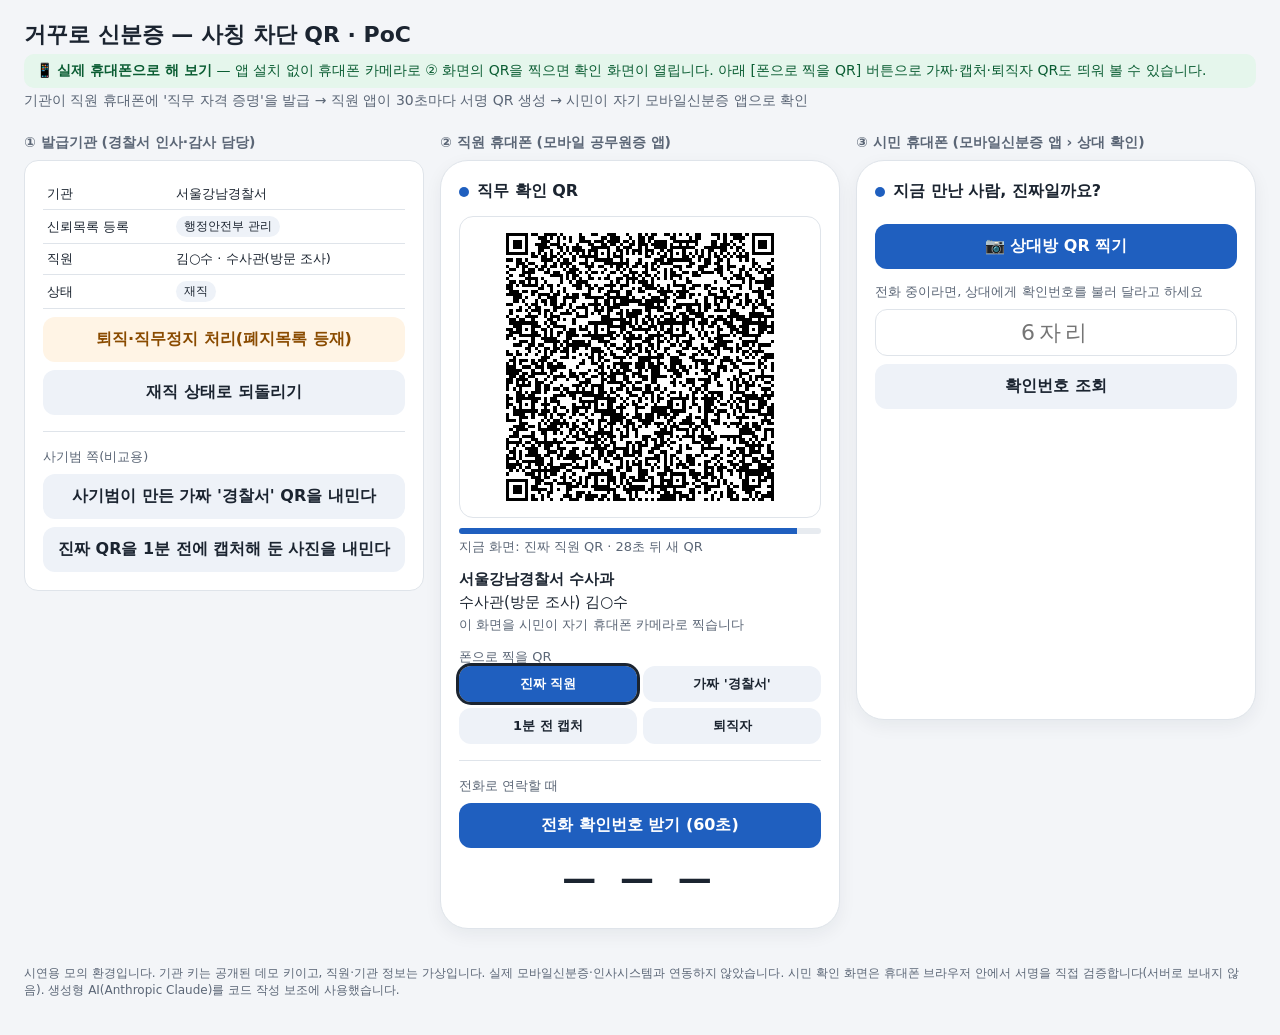
==== index.html @ 927315b7 "feat: 거꾸로 신분증 사칭 차단 QR PoC 공개 데모 휴대폰 카메라로 QR을 찍으면 check.html 이 브라우저 안에서 서명·시각·폐지·재사용을 검증한다." ====
<!doctype html>
<html lang="ko">
<head>
<meta charset="utf-8">
<meta name="viewport" content="width=device-width, initial-scale=1">
<title>거꾸로 신분증 PoC</title>
<script src="vendor/qrcode.js"></script>
<style>
  :root { --bg:#f3f5f8; --card:#fff; --ink:#1b2430; --sub:#5b6676; --line:#dfe4ea; --blue:#1f5fbf; --ok:#0f8a4b; --okbg:#e5f6ec; --bad:#c62828; --badbg:#fdeaea; }
  * { box-sizing:border-box; }
  body { margin:0; background:var(--bg); color:var(--ink); font-family:"Apple SD Gothic Neo","Noto Sans KR",system-ui,sans-serif; }
  header { padding:20px 24px 8px; }
  header h1 { margin:0; font-size:22px; }
  header p { margin:4px 0 0; color:var(--sub); font-size:14px; }
  main { display:grid; grid-template-columns: 1fr 1fr 1fr; gap:16px; padding:16px 24px 24px; }
  @media (max-width:900px) { main { grid-template-columns:1fr; } }
  .col h2 { font-size:14px; color:var(--sub); margin:0 0 8px; font-weight:600; }
  .phone { background:var(--card); border:1px solid var(--line); border-radius:28px; padding:20px 18px; min-height:560px; box-shadow:0 6px 18px rgba(20,30,50,.06); }
  .panel { background:var(--card); border:1px solid var(--line); border-radius:14px; padding:18px; }
  .app-bar { display:flex; align-items:center; gap:8px; font-weight:700; margin-bottom:14px; }
  .app-bar .dot { width:10px; height:10px; border-radius:50%; background:var(--blue); }
  button { font:inherit; border:0; border-radius:12px; padding:12px 14px; background:var(--blue); color:#fff; font-weight:600; cursor:pointer; width:100%; margin-top:8px; }
  button.ghost { background:#eef2f8; color:var(--ink); }
  button.warn { background:#fff4e5; color:#8a4b00; }
  .qr { display:flex; justify-content:center; padding:10px; background:#fff; border:1px solid var(--line); border-radius:14px; }
  .qr img { width:280px; height:280px; max-width:100%; image-rendering:pixelated; }
  .bar { height:6px; background:#e7ebf0; border-radius:3px; overflow:hidden; margin:10px 0 4px; }
  .bar i { display:block; height:100%; background:var(--blue); transition:width 1s linear; }
  .meta { font-size:13px; color:var(--sub); }
  .who { margin:12px 0; font-size:15px; line-height:1.5; }
  .code { font-size:34px; letter-spacing:6px; font-weight:800; text-align:center; margin:10px 0; }
  .result { border-radius:16px; padding:18px; margin-top:12px; display:none; }
  .result.ok { display:block; background:var(--okbg); color:var(--ok); }
  .result.bad { display:block; background:var(--badbg); color:var(--bad); }
  .result .big { font-size:24px; font-weight:800; }
  .result .msg { font-size:16px; margin-top:6px; color:var(--ink); }
  .result dl { margin:10px 0 0; display:grid; grid-template-columns:auto 1fr; gap:4px 10px; font-size:15px; color:var(--ink); }
  .result dt { color:var(--sub); }
  .result .act { margin-top:10px; font-size:14px; color:var(--ink); }
  input { font:inherit; font-size:22px; letter-spacing:4px; text-align:center; width:100%; padding:10px; border:1px solid var(--line); border-radius:12px; margin-top:8px; }
  table { width:100%; border-collapse:collapse; font-size:13px; }
  td { padding:6px 4px; border-bottom:1px solid var(--line); }
  .tag { display:inline-block; padding:2px 8px; border-radius:999px; font-size:12px; background:#eef2f8; }
  .tag.off { background:var(--badbg); color:var(--bad); }
  .phone-tip { background:#e5f6ec; color:#0b5d33 !important; padding:8px 12px; border-radius:10px; }
  .modes { display:grid; grid-template-columns:1fr 1fr; gap:6px; }
  .modes button { margin-top:0; font-size:13px; padding:9px 8px; }
  .modes button.on { outline:3px solid #1b2430; }
  .demo-note { font-size:12px; color:#5b6676; padding:0 24px 24px; }
  hr { border:0; border-top:1px solid var(--line); margin:16px 0; }
</style>
</head>
<body>
<header>
  <h1>거꾸로 신분증 — 사칭 차단 QR · PoC</h1>
  <p class="phone-tip">📱 <b>실제 휴대폰으로 해 보기</b> — 앱 설치 없이 휴대폰 카메라로 ② 화면의 QR을 찍으면 확인 화면이 열립니다. 아래 [폰으로 찍을 QR] 버튼으로 가짜·캡처·퇴직자 QR도 띄워 볼 수 있습니다.</p>
  <p>기관이 직원 휴대폰에 '직무 자격 증명'을 발급 → 직원 앱이 30초마다 서명 QR 생성 → 시민이 자기 모바일신분증 앱으로 확인</p>
</header>
<main>
  <section class="col">
    <h2>① 발급기관 (경찰서 인사·감사 담당)</h2>
    <div class="panel">
      <table>
        <tr><td>기관</td><td id="iss-name"></td></tr>
        <tr><td>신뢰목록 등록</td><td><span class="tag">행정안전부 관리</span></td></tr>
        <tr><td>직원</td><td id="emp-name"></td></tr>
        <tr><td>상태</td><td><span class="tag" id="emp-state">재직</span></td></tr>
      </table>
      <button class="warn" id="btn-revoke">퇴직·직무정지 처리(폐지목록 등재)</button>
      <button class="ghost" id="btn-restore">재직 상태로 되돌리기</button>
      <hr>
      <div class="meta">사기범 쪽(비교용)</div>
      <button class="ghost" id="btn-fake">사기범이 만든 가짜 '경찰서' QR을 내민다</button>
      <button class="ghost" id="btn-capture">진짜 QR을 1분 전에 캡처해 둔 사진을 내민다</button>
    </div>
  </section>

  <section class="col">
    <h2>② 직원 휴대폰 (모바일 공무원증 앱)</h2>
    <div class="phone">
      <div class="app-bar"><span class="dot"></span>직무 확인 QR</div>
      <div class="qr"><img id="qr" alt="직무 확인 QR"></div>
      <div class="bar"><i id="ttl"></i></div>
      <div class="meta" id="ttl-text"></div>
      <div class="who" id="emp-card"></div>
      <div class="meta">폰으로 찍을 QR</div>
      <div class="modes">
        <button id="m-real" class="on">진짜 직원</button>
        <button class="ghost" id="m-fake">가짜 '경찰서'</button>
        <button class="ghost" id="m-capture">1분 전 캡처</button>
        <button class="ghost" id="m-revoked">퇴직자</button>
      </div>
      <hr>
      <div class="meta">전화로 연락할 때</div>
      <button id="btn-code">전화 확인번호 받기 (60초)</button>
      <div class="code" id="call-code">— — —</div>
    </div>
  </section>

  <section class="col">
    <h2>③ 시민 휴대폰 (모바일신분증 앱 › 상대 확인)</h2>
    <div class="phone">
      <div class="app-bar"><span class="dot"></span>지금 만난 사람, 진짜일까요?</div>
      <button id="btn-scan">📷 상대방 QR 찍기</button>
      <div class="meta" style="margin-top:14px">전화 중이라면, 상대에게 확인번호를 불러 달라고 하세요</div>
      <input id="code-in" inputmode="numeric" maxlength="6" placeholder="6자리">
      <button class="ghost" id="btn-lookup">확인번호 조회</button>
      <div class="result" id="result">
        <div class="big" id="r-big"></div>
        <div class="msg" id="r-msg"></div>
        <dl id="r-info"></dl>
        <div class="act" id="r-act"></div>
      </div>
      <button class="ghost" id="btn-say" style="display:none">🔊 소리로 듣기</button>
    </div>
  </section>
</main>
<p class="demo-note">시연용 모의 환경입니다. 기관 키는 공개된 데모 키이고, 직원·기관 정보는 가상입니다. 실제 모바일신분증·인사시스템과 연동하지 않았습니다. 시민 확인 화면은 휴대폰 브라우저 안에서 서명을 직접 검증합니다(서버로 보내지 않음). 생성형 AI(Anthropic Claude)를 코드 작성 보조에 사용했습니다.</p>

<script type="module">
import * as P from './protocol.mjs';

const $ = (id) => document.getElementById(id);
const ALG = { name: 'ECDSA', namedCurve: 'P-256' };
// 데모 발급기관 키(공개 데모 키). 시민 확인 화면(check.html)은 trust.json 의 공개키로만 검증한다.
const trustList = await (await fetch('trust.json')).json();
const jwk = await (await fetch('demo-issuer-key.json')).json();
const ISS_ID = 'KR-POLICE-SEOUL-GN';
const issuer = {
  id: ISS_ID, name: trustList[ISS_ID].name,
  keys: { privateKey: await crypto.subtle.importKey('jwk', jwk, ALG, false, ['sign']) },
  pubRaw: P.unb64u(trustList[ISS_ID].pub),
};
const fakeIssuer = await P.createIssuer(ISS_ID, '서울강남경찰서');
const emp = { id: 'E2026-0412', org: '서울강남경찰서 수사과', role: '수사관(방문 조사)', maskedName: '김○수', officeTel: '02-000-0000' };
const oldEmp = { id: 'E2025-0099', org: '서울강남경찰서 수사과', role: '수사관(퇴직)', maskedName: '이○호', officeTel: '02-000-0000' };
const phone = await P.createDevice();
const cred = await P.issueCredential(issuer, phone, emp);
const fakePhone = await P.createDevice();
const fakeCred = await P.issueCredential(fakeIssuer, fakePhone, emp);
const oldPhone = await P.createDevice();
const oldCred = await P.issueCredential(issuer, oldPhone, oldEmp);
const revoked = new Set();
const seen = new Set();
const server = P.createCallCodeServer();
const CHECK_URL = new URL('check.html', location.href).href;

$('iss-name').textContent = issuer.name;
$('emp-name').textContent = `${emp.maskedName} · ${emp.role}`;
$('emp-card').innerHTML = `<b>${emp.org}</b><br>${emp.role} ${emp.maskedName}<br><span class="meta">이 화면을 시민이 자기 휴대폰 카메라로 찍습니다</span>`;

let mode = 'real';
let current = '';
let issuedAt = 0;
function drawQR(token) {
  const qr = qrcode(0, 'L');
  qr.addData(`${CHECK_URL}#${token}`, 'Byte');
  qr.make();
  $('qr').src = qr.createDataURL(4, 8);
}
async function refresh() {
  issuedAt = P.nowSec();
  if (mode === 'real') current = await P.present(cred, phone, { now: issuedAt });
  if (mode === 'fake') current = await P.present(fakeCred, fakePhone, { now: issuedAt });
  if (mode === 'capture') current = await P.present(cred, phone, { now: issuedAt - 60 });
  if (mode === 'revoked') current = await P.present(oldCred, oldPhone, { now: issuedAt });
  drawQR(current);
}
const MODE_TEXT = {
  real: '진짜 직원 QR',
  fake: "사기범이 만든 가짜 '경찰서' QR",
  capture: '1분 전에 캡처해 둔 진짜 QR',
  revoked: '퇴직자(폐지목록 등재)의 QR',
};
function tick() {
  const left = Math.max(0, P.QR_TTL_SEC - (P.nowSec() - issuedAt));
  $('ttl').style.width = `${(left / P.QR_TTL_SEC) * 100}%`;
  $('ttl-text').textContent = `지금 화면: ${MODE_TEXT[mode]} · ${left}초 뒤 새 QR`;
  if (left === 0) refresh();
}
for (const m of Object.keys(MODE_TEXT)) {
  $(`m-${m}`).onclick = async () => {
    mode = m;
    for (const k of Object.keys(MODE_TEXT)) $(`m-${k}`).className = k === m ? 'on' : 'ghost';
    await refresh();
    tick();
  };
}
await refresh();
tick();
setInterval(tick, 1000);

function show(r) {
  const box = $('result');
  box.className = `result ${r.ok ? 'ok' : 'bad'}`;
  $('r-big').textContent = r.ok ? '✅ 진짜 직원입니다' : '⛔ 확인되지 않았습니다';
  $('r-msg').textContent = r.message;
  $('r-info').innerHTML = r.ok
    ? `<dt>기관</dt><dd>${r.info.org}</dd><dt>직무</dt><dd>${r.info.role}</dd><dt>성명</dt><dd>${r.info.name}</dd>`
    : '';
  $('r-act').innerHTML = r.ok
    ? `더 확인하려면 기관 대표번호 <b>${r.info.officeTel}</b>로 직접 전화하세요. (상대가 알려 준 번호 말고)`
    : '돈·카드·앱 설치 요구에 응하지 마세요. <b>112</b>에 바로 신고할 수 있습니다.';
  $('btn-say').style.display = 'block';
  $('btn-say').onclick = () => speechSynthesis.speak(new SpeechSynthesisUtterance(`${$('r-big').textContent}. ${r.message}`));
}
const revokedNow = () => new Set([...revoked, `${ISS_ID}:${oldEmp.id}`]);

$('btn-scan').onclick = async () => show(await P.verify(current, { trustList, revoked: revokedNow(), seen }));
$('btn-fake').onclick = async () => show(await P.verify(await P.present(fakeCred, fakePhone), { trustList, revoked: revokedNow(), seen }));
$('btn-capture').onclick = async () => show(await P.verify(await P.present(cred, phone, { now: P.nowSec() - 60 }), { trustList, revoked: revokedNow(), seen }));
$('btn-revoke').onclick = async () => { revoked.add(`${issuer.id}:${emp.id}`); $('emp-state').textContent = '폐지'; $('emp-state').className = 'tag off'; };
$('btn-restore').onclick = () => { revoked.clear(); $('emp-state').textContent = '재직'; $('emp-state').className = 'tag'; };
$('btn-code').onclick = async () => {
  const r = await P.verify(await P.present(cred, phone), { trustList, revoked: revokedNow() });
  $('call-code').textContent = r.ok ? await server.issue(r.info) : '발급 불가';
};
$('btn-lookup').onclick = () => show(server.lookup($('code-in').value.trim(), 'this-citizen'));

// 자동 시험용
window.__demo = { url: () => `${CHECK_URL}#${current}`, mode: (m) => $(`m-${m}`).click() };
</script>
</body>
</html>
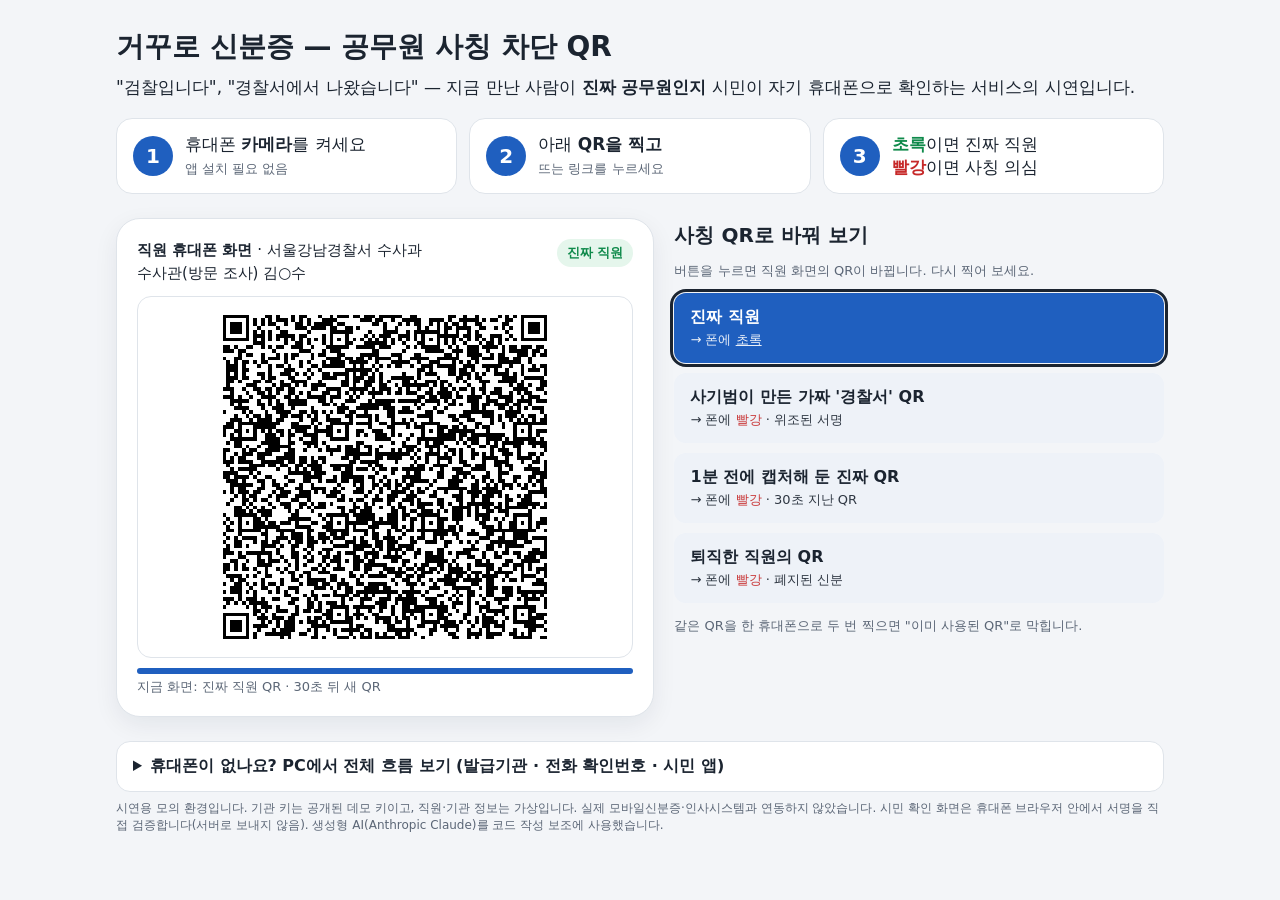
==== commit 4603e0f8: "feat: 처음 보는 사람도 바로 따라 하도록 데모 화면을 3단계 안내 중심으로 개편" ====
--- a/index.html
+++ b/index.html
@@ -9,12 +9,6 @@
   :root { --bg:#f3f5f8; --card:#fff; --ink:#1b2430; --sub:#5b6676; --line:#dfe4ea; --blue:#1f5fbf; --ok:#0f8a4b; --okbg:#e5f6ec; --bad:#c62828; --badbg:#fdeaea; }
   * { box-sizing:border-box; }
   body { margin:0; background:var(--bg); color:var(--ink); font-family:"Apple SD Gothic Neo","Noto Sans KR",system-ui,sans-serif; }
-  header { padding:20px 24px 8px; }
-  header h1 { margin:0; font-size:22px; }
-  header p { margin:4px 0 0; color:var(--sub); font-size:14px; }
-  main { display:grid; grid-template-columns: 1fr 1fr 1fr; gap:16px; padding:16px 24px 24px; }
-  @media (max-width:900px) { main { grid-template-columns:1fr; } }
-  .col h2 { font-size:14px; color:var(--sub); margin:0 0 8px; font-weight:600; }
   .phone { background:var(--card); border:1px solid var(--line); border-radius:28px; padding:20px 18px; min-height:560px; box-shadow:0 6px 18px rgba(20,30,50,.06); }
   .panel { background:var(--card); border:1px solid var(--line); border-radius:14px; padding:18px; }
   .app-bar { display:flex; align-items:center; gap:8px; font-weight:700; margin-bottom:14px; }
@@ -42,79 +36,120 @@
   td { padding:6px 4px; border-bottom:1px solid var(--line); }
   .tag { display:inline-block; padding:2px 8px; border-radius:999px; font-size:12px; background:#eef2f8; }
   .tag.off { background:var(--badbg); color:var(--bad); }
+  .hero { max-width:1080px; margin:0 auto; padding:28px max(16px, env(safe-area-inset-left,0px)) 8px; }
+  .hero h1 { margin:0; font-size:28px; }
+  .lead { margin:8px 0 18px; font-size:17px; color:var(--ink); line-height:1.55; }
+  .steps { list-style:none; margin:0; padding:0; display:grid; grid-template-columns:repeat(3,1fr); gap:12px; }
+  .steps li { display:flex; gap:12px; align-items:center; background:#fff; border:1px solid var(--line); border-radius:16px; padding:14px 16px; font-size:17px; line-height:1.35; }
+  .steps li > b { flex:none; width:40px; height:40px; border-radius:50%; background:var(--blue); color:#fff; display:grid; place-items:center; font-size:20px; }
+  .steps small { color:var(--sub); font-size:13px; }
+  .g { color:var(--ok); } .r { color:var(--bad); }
+  .stage { max-width:1080px; margin:0 auto; padding:16px max(16px, env(safe-area-inset-left,0px)); display:grid; grid-template-columns:minmax(0,1.1fr) minmax(0,1fr); gap:20px; align-items:start; }
+  .qrcard { background:#fff; border:1px solid var(--line); border-radius:24px; padding:20px; box-shadow:0 8px 24px rgba(20,30,50,.07); }
+  .who-top { display:flex; justify-content:space-between; align-items:flex-start; gap:10px; margin-bottom:12px; }
+  .org { font-size:15px; line-height:1.5; }
+  .badge { flex:none; font-size:13px; font-weight:700; padding:5px 10px; border-radius:999px; background:var(--okbg); color:var(--ok); }
+  .badge.bad { background:var(--badbg); color:var(--bad); }
+  .qrcard .qr img { width:340px; height:340px; }
+  .try h2 { margin:4px 0 4px; font-size:20px; }
+  .modes { display:grid; gap:10px; margin-top:12px; }
+  .modes button { margin:0; text-align:left; padding:14px 16px; display:flex; flex-direction:column; gap:3px; font-size:16px; }
+  .modes button small { font-size:13px; font-weight:500; opacity:.9; }
+  .modes button.on { outline:3px solid #1b2430; outline-offset:1px; }
+  .modes button.on .g, .modes button.on .r { color:#fff; text-decoration:underline; }
+  .tip { margin-top:14px; }
+  .more { max-width:1080px; margin:8px auto 0; padding:0 max(16px, env(safe-area-inset-left,0px)); }
+  .more summary { cursor:pointer; font-weight:700; padding:14px 16px; background:#fff; border:1px solid var(--line); border-radius:14px; }
+  .cols { display:grid; grid-template-columns:repeat(3,minmax(0,1fr)); gap:16px; padding:16px 0; }
+  .col h3 { font-size:14px; color:var(--sub); margin:0 0 8px; }
+  .phone { min-height:0 !important; }
+  .demo-note { max-width:1080px; margin:0 auto; font-size:12px; color:#5b6676; padding:8px max(16px, env(safe-area-inset-left,0px)) 28px; }
+  @media (max-width:820px) { .steps, .stage, .cols { grid-template-columns:1fr; } .qrcard .qr img { width:min(300px,100%); height:auto; } }
   .phone-tip { background:#e5f6ec; color:#0b5d33 !important; padding:8px 12px; border-radius:10px; }
-  .modes { display:grid; grid-template-columns:1fr 1fr; gap:6px; }
-  .modes button { margin-top:0; font-size:13px; padding:9px 8px; }
-  .modes button.on { outline:3px solid #1b2430; }
-  .demo-note { font-size:12px; color:#5b6676; padding:0 24px 24px; }
   hr { border:0; border-top:1px solid var(--line); margin:16px 0; }
 </style>
 </head>
 <body>
-<header>
-  <h1>거꾸로 신분증 — 사칭 차단 QR · PoC</h1>
-  <p class="phone-tip">📱 <b>실제 휴대폰으로 해 보기</b> — 앱 설치 없이 휴대폰 카메라로 ② 화면의 QR을 찍으면 확인 화면이 열립니다. 아래 [폰으로 찍을 QR] 버튼으로 가짜·캡처·퇴직자 QR도 띄워 볼 수 있습니다.</p>
-  <p>기관이 직원 휴대폰에 '직무 자격 증명'을 발급 → 직원 앱이 30초마다 서명 QR 생성 → 시민이 자기 모바일신분증 앱으로 확인</p>
+<header class="hero">
+  <h1>거꾸로 신분증 — 공무원 사칭 차단 QR</h1>
+  <p class="lead">"검찰입니다", "경찰서에서 나왔습니다" — 지금 만난 사람이 <b>진짜 공무원인지</b> 시민이 자기 휴대폰으로 확인하는 서비스의 시연입니다.</p>
+  <ol class="steps">
+    <li><b>1</b><span>휴대폰 <b>카메라</b>를 켜세요<br><small>앱 설치 필요 없음</small></span></li>
+    <li><b>2</b><span>아래 <b>QR을 찍고</b><br><small>뜨는 링크를 누르세요</small></span></li>
+    <li><b>3</b><span><b class="g">초록</b>이면 진짜 직원<br><b class="r">빨강</b>이면 사칭 의심</span></li>
+  </ol>
 </header>
-<main>
-  <section class="col">
-    <h2>① 발급기관 (경찰서 인사·감사 담당)</h2>
-    <div class="panel">
-      <table>
-        <tr><td>기관</td><td id="iss-name"></td></tr>
-        <tr><td>신뢰목록 등록</td><td><span class="tag">행정안전부 관리</span></td></tr>
-        <tr><td>직원</td><td id="emp-name"></td></tr>
-        <tr><td>상태</td><td><span class="tag" id="emp-state">재직</span></td></tr>
-      </table>
-      <button class="warn" id="btn-revoke">퇴직·직무정지 처리(폐지목록 등재)</button>
-      <button class="ghost" id="btn-restore">재직 상태로 되돌리기</button>
-      <hr>
-      <div class="meta">사기범 쪽(비교용)</div>
-      <button class="ghost" id="btn-fake">사기범이 만든 가짜 '경찰서' QR을 내민다</button>
-      <button class="ghost" id="btn-capture">진짜 QR을 1분 전에 캡처해 둔 사진을 내민다</button>
+
+<main class="stage">
+  <section class="qrcard">
+    <div class="who-top">
+      <div class="org" id="emp-card"></div>
+      <span class="badge" id="mode-badge">진짜 직원</span>
     </div>
+    <div class="qr"><img id="qr" alt="직무 확인 QR — 휴대폰 카메라로 찍으세요"></div>
+    <div class="bar"><i id="ttl"></i></div>
+    <div class="meta" id="ttl-text"></div>
   </section>
 
-  <section class="col">
-    <h2>② 직원 휴대폰 (모바일 공무원증 앱)</h2>
-    <div class="phone">
-      <div class="app-bar"><span class="dot"></span>직무 확인 QR</div>
-      <div class="qr"><img id="qr" alt="직무 확인 QR"></div>
-      <div class="bar"><i id="ttl"></i></div>
-      <div class="meta" id="ttl-text"></div>
-      <div class="who" id="emp-card"></div>
-      <div class="meta">폰으로 찍을 QR</div>
-      <div class="modes">
-        <button id="m-real" class="on">진짜 직원</button>
-        <button class="ghost" id="m-fake">가짜 '경찰서'</button>
-        <button class="ghost" id="m-capture">1분 전 캡처</button>
-        <button class="ghost" id="m-revoked">퇴직자</button>
-      </div>
-      <hr>
-      <div class="meta">전화로 연락할 때</div>
-      <button id="btn-code">전화 확인번호 받기 (60초)</button>
-      <div class="code" id="call-code">— — —</div>
+  <section class="try">
+    <h2>사칭 QR로 바꿔 보기</h2>
+    <p class="meta">버튼을 누르면 직원 화면의 QR이 바뀝니다. 다시 찍어 보세요.</p>
+    <div class="modes">
+      <button id="m-real" class="on"><b>진짜 직원</b><small>→ 폰에 <span class="g">초록</span></small></button>
+      <button class="ghost" id="m-fake"><b>사기범이 만든 가짜 '경찰서' QR</b><small>→ 폰에 <span class="r">빨강</span> · 위조된 서명</small></button>
+      <button class="ghost" id="m-capture"><b>1분 전에 캡처해 둔 진짜 QR</b><small>→ 폰에 <span class="r">빨강</span> · 30초 지난 QR</small></button>
+      <button class="ghost" id="m-revoked"><b>퇴직한 직원의 QR</b><small>→ 폰에 <span class="r">빨강</span> · 폐지된 신분</small></button>
     </div>
-  </section>
-
-  <section class="col">
-    <h2>③ 시민 휴대폰 (모바일신분증 앱 › 상대 확인)</h2>
-    <div class="phone">
-      <div class="app-bar"><span class="dot"></span>지금 만난 사람, 진짜일까요?</div>
-      <button id="btn-scan">📷 상대방 QR 찍기</button>
-      <div class="meta" style="margin-top:14px">전화 중이라면, 상대에게 확인번호를 불러 달라고 하세요</div>
-      <input id="code-in" inputmode="numeric" maxlength="6" placeholder="6자리">
-      <button class="ghost" id="btn-lookup">확인번호 조회</button>
-      <div class="result" id="result">
-        <div class="big" id="r-big"></div>
-        <div class="msg" id="r-msg"></div>
-        <dl id="r-info"></dl>
-        <div class="act" id="r-act"></div>
-      </div>
-      <button class="ghost" id="btn-say" style="display:none">🔊 소리로 듣기</button>
-    </div>
+    <p class="meta tip">같은 QR을 한 휴대폰으로 두 번 찍으면 "이미 사용된 QR"로 막힙니다.</p>
   </section>
 </main>
+
+<details class="more">
+  <summary>휴대폰이 없나요? PC에서 전체 흐름 보기 (발급기관 · 전화 확인번호 · 시민 앱)</summary>
+  <div class="cols">
+    <section class="col">
+      <h3>① 발급기관 (경찰서 인사·감사 담당)</h3>
+      <div class="panel">
+        <table>
+          <tr><td>기관</td><td id="iss-name"></td></tr>
+          <tr><td>신뢰목록 등록</td><td><span class="tag">행정안전부 관리</span></td></tr>
+          <tr><td>직원</td><td id="emp-name"></td></tr>
+          <tr><td>상태</td><td><span class="tag" id="emp-state">재직</span></td></tr>
+        </table>
+        <button class="warn" id="btn-revoke">퇴직·직무정지 처리(폐지목록 등재)</button>
+        <button class="ghost" id="btn-restore">재직 상태로 되돌리기</button>
+        <hr>
+        <div class="meta">사기범 쪽(비교용)</div>
+        <button class="ghost" id="btn-fake">가짜 '경찰서' QR을 내민다</button>
+        <button class="ghost" id="btn-capture">1분 전에 캡처해 둔 QR을 내민다</button>
+      </div>
+    </section>
+    <section class="col">
+      <h3>② 직원 휴대폰 — 전화로 연락할 때</h3>
+      <div class="phone">
+        <div class="meta">직원이 통화 중 시민에게 1회용 번호를 불러 줍니다</div>
+        <button id="btn-code">전화 확인번호 받기 (60초)</button>
+        <div class="code" id="call-code">— — —</div>
+      </div>
+    </section>
+    <section class="col">
+      <h3>③ 시민 휴대폰 (모바일신분증 앱 › 상대 확인)</h3>
+      <div class="phone">
+        <button id="btn-scan">📷 위 QR 찍기(PC에서 흉내)</button>
+        <div class="meta" style="margin-top:14px">전화 중이라면, 상대에게 확인번호를 불러 달라고 하세요</div>
+        <input id="code-in" inputmode="numeric" maxlength="6" placeholder="6자리">
+        <button class="ghost" id="btn-lookup">확인번호 조회</button>
+        <div class="result" id="result">
+          <div class="big" id="r-big"></div>
+          <div class="msg" id="r-msg"></div>
+          <dl id="r-info"></dl>
+          <div class="act" id="r-act"></div>
+        </div>
+        <button class="ghost" id="btn-say" style="display:none">🔊 소리로 듣기</button>
+      </div>
+    </section>
+  </div>
+</details>
 <p class="demo-note">시연용 모의 환경입니다. 기관 키는 공개된 데모 키이고, 직원·기관 정보는 가상입니다. 실제 모바일신분증·인사시스템과 연동하지 않았습니다. 시민 확인 화면은 휴대폰 브라우저 안에서 서명을 직접 검증합니다(서버로 보내지 않음). 생성형 AI(Anthropic Claude)를 코드 작성 보조에 사용했습니다.</p>
 
 <script type="module">
@@ -147,7 +182,7 @@
 
 $('iss-name').textContent = issuer.name;
 $('emp-name').textContent = `${emp.maskedName} · ${emp.role}`;
-$('emp-card').innerHTML = `<b>${emp.org}</b><br>${emp.role} ${emp.maskedName}<br><span class="meta">이 화면을 시민이 자기 휴대폰 카메라로 찍습니다</span>`;
+$('emp-card').innerHTML = `<b>직원 휴대폰 화면</b> · ${emp.org}<br>${emp.role} ${emp.maskedName}`;
 
 let mode = 'real';
 let current = '';
@@ -182,6 +217,8 @@
   $(`m-${m}`).onclick = async () => {
     mode = m;
     for (const k of Object.keys(MODE_TEXT)) $(`m-${k}`).className = k === m ? 'on' : 'ghost';
+    $('mode-badge').textContent = m === 'real' ? '진짜 직원' : '사칭 시연 중';
+    $('mode-badge').className = m === 'real' ? 'badge' : 'badge bad';
     await refresh();
     tick();
   };
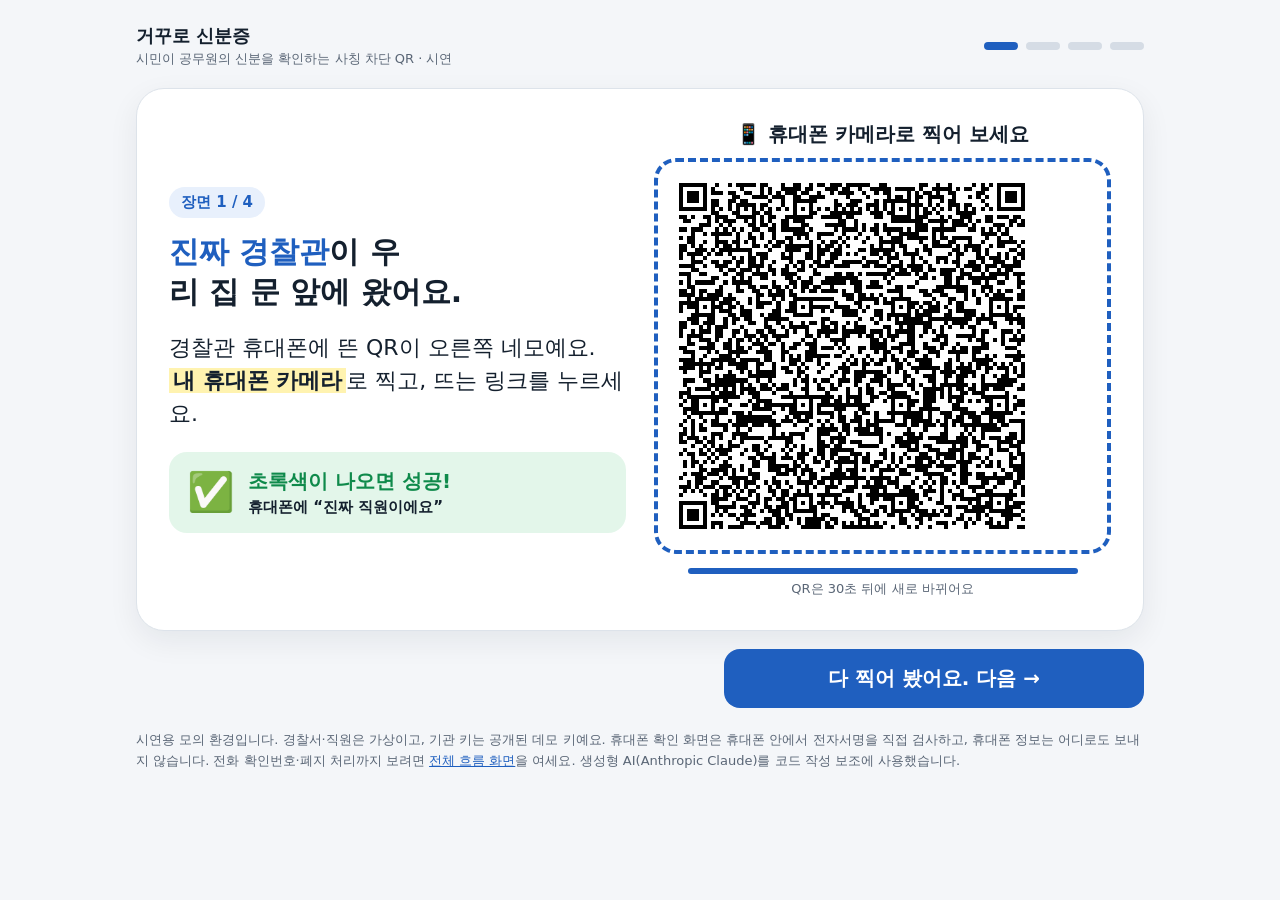
==== commit 515f6d55: "feat: 데모를 장면 4개를 차례로 찍어 보는 쉬운 안내로 바꾸고 폰 결과 화면을 크게 단순화" ====
--- a/index.html
+++ b/index.html
@@ -3,161 +3,108 @@
 <head>
 <meta charset="utf-8">
 <meta name="viewport" content="width=device-width, initial-scale=1">
-<title>거꾸로 신분증 PoC</title>
+<title>거꾸로 신분증 — 휴대폰으로 찍어 보세요</title>
 <script src="vendor/qrcode.js"></script>
 <style>
-  :root { --bg:#f3f5f8; --card:#fff; --ink:#1b2430; --sub:#5b6676; --line:#dfe4ea; --blue:#1f5fbf; --ok:#0f8a4b; --okbg:#e5f6ec; --bad:#c62828; --badbg:#fdeaea; }
+  :root { --bg:#f4f6f9; --ink:#14202e; --sub:#5a6676; --line:#dde3ea; --blue:#1f5fbf; --ok:#0f8a4b; --okbg:#e3f6ea; --bad:#d0261f; --badbg:#fdeceb; }
   * { box-sizing:border-box; }
   body { margin:0; background:var(--bg); color:var(--ink); font-family:"Apple SD Gothic Neo","Noto Sans KR",system-ui,sans-serif; }
-  .phone { background:var(--card); border:1px solid var(--line); border-radius:28px; padding:20px 18px; min-height:560px; box-shadow:0 6px 18px rgba(20,30,50,.06); }
-  .panel { background:var(--card); border:1px solid var(--line); border-radius:14px; padding:18px; }
-  .app-bar { display:flex; align-items:center; gap:8px; font-weight:700; margin-bottom:14px; }
-  .app-bar .dot { width:10px; height:10px; border-radius:50%; background:var(--blue); }
-  button { font:inherit; border:0; border-radius:12px; padding:12px 14px; background:var(--blue); color:#fff; font-weight:600; cursor:pointer; width:100%; margin-top:8px; }
-  button.ghost { background:#eef2f8; color:var(--ink); }
-  button.warn { background:#fff4e5; color:#8a4b00; }
-  .qr { display:flex; justify-content:center; padding:10px; background:#fff; border:1px solid var(--line); border-radius:14px; }
-  .qr img { width:280px; height:280px; max-width:100%; image-rendering:pixelated; }
-  .bar { height:6px; background:#e7ebf0; border-radius:3px; overflow:hidden; margin:10px 0 4px; }
-  .bar i { display:block; height:100%; background:var(--blue); transition:width 1s linear; }
-  .meta { font-size:13px; color:var(--sub); }
-  .who { margin:12px 0; font-size:15px; line-height:1.5; }
-  .code { font-size:34px; letter-spacing:6px; font-weight:800; text-align:center; margin:10px 0; }
-  .result { border-radius:16px; padding:18px; margin-top:12px; display:none; }
-  .result.ok { display:block; background:var(--okbg); color:var(--ok); }
-  .result.bad { display:block; background:var(--badbg); color:var(--bad); }
-  .result .big { font-size:24px; font-weight:800; }
-  .result .msg { font-size:16px; margin-top:6px; color:var(--ink); }
-  .result dl { margin:10px 0 0; display:grid; grid-template-columns:auto 1fr; gap:4px 10px; font-size:15px; color:var(--ink); }
-  .result dt { color:var(--sub); }
-  .result .act { margin-top:10px; font-size:14px; color:var(--ink); }
-  input { font:inherit; font-size:22px; letter-spacing:4px; text-align:center; width:100%; padding:10px; border:1px solid var(--line); border-radius:12px; margin-top:8px; }
-  table { width:100%; border-collapse:collapse; font-size:13px; }
-  td { padding:6px 4px; border-bottom:1px solid var(--line); }
-  .tag { display:inline-block; padding:2px 8px; border-radius:999px; font-size:12px; background:#eef2f8; }
-  .tag.off { background:var(--badbg); color:var(--bad); }
-  .hero { max-width:1080px; margin:0 auto; padding:28px max(16px, env(safe-area-inset-left,0px)) 8px; }
-  .hero h1 { margin:0; font-size:28px; }
-  .lead { margin:8px 0 18px; font-size:17px; color:var(--ink); line-height:1.55; }
-  .steps { list-style:none; margin:0; padding:0; display:grid; grid-template-columns:repeat(3,1fr); gap:12px; }
-  .steps li { display:flex; gap:12px; align-items:center; background:#fff; border:1px solid var(--line); border-radius:16px; padding:14px 16px; font-size:17px; line-height:1.35; }
-  .steps li > b { flex:none; width:40px; height:40px; border-radius:50%; background:var(--blue); color:#fff; display:grid; place-items:center; font-size:20px; }
-  .steps small { color:var(--sub); font-size:13px; }
-  .g { color:var(--ok); } .r { color:var(--bad); }
-  .stage { max-width:1080px; margin:0 auto; padding:16px max(16px, env(safe-area-inset-left,0px)); display:grid; grid-template-columns:minmax(0,1.1fr) minmax(0,1fr); gap:20px; align-items:start; }
-  .qrcard { background:#fff; border:1px solid var(--line); border-radius:24px; padding:20px; box-shadow:0 8px 24px rgba(20,30,50,.07); }
-  .who-top { display:flex; justify-content:space-between; align-items:flex-start; gap:10px; margin-bottom:12px; }
-  .org { font-size:15px; line-height:1.5; }
-  .badge { flex:none; font-size:13px; font-weight:700; padding:5px 10px; border-radius:999px; background:var(--okbg); color:var(--ok); }
-  .badge.bad { background:var(--badbg); color:var(--bad); }
-  .qrcard .qr img { width:340px; height:340px; }
-  .try h2 { margin:4px 0 4px; font-size:20px; }
-  .modes { display:grid; gap:10px; margin-top:12px; }
-  .modes button { margin:0; text-align:left; padding:14px 16px; display:flex; flex-direction:column; gap:3px; font-size:16px; }
-  .modes button small { font-size:13px; font-weight:500; opacity:.9; }
-  .modes button.on { outline:3px solid #1b2430; outline-offset:1px; }
-  .modes button.on .g, .modes button.on .r { color:#fff; text-decoration:underline; }
-  .tip { margin-top:14px; }
-  .more { max-width:1080px; margin:8px auto 0; padding:0 max(16px, env(safe-area-inset-left,0px)); }
-  .more summary { cursor:pointer; font-weight:700; padding:14px 16px; background:#fff; border:1px solid var(--line); border-radius:14px; }
-  .cols { display:grid; grid-template-columns:repeat(3,minmax(0,1fr)); gap:16px; padding:16px 0; }
-  .col h3 { font-size:14px; color:var(--sub); margin:0 0 8px; }
-  .phone { min-height:0 !important; }
-  .demo-note { max-width:1080px; margin:0 auto; font-size:12px; color:#5b6676; padding:8px max(16px, env(safe-area-inset-left,0px)) 28px; }
-  @media (max-width:820px) { .steps, .stage, .cols { grid-template-columns:1fr; } .qrcard .qr img { width:min(300px,100%); height:auto; } }
-  .phone-tip { background:#e5f6ec; color:#0b5d33 !important; padding:8px 12px; border-radius:10px; }
-  hr { border:0; border-top:1px solid var(--line); margin:16px 0; }
+  .wrap { max-width:1040px; margin:0 auto; padding:24px max(16px, env(safe-area-inset-right,0px)) 32px max(16px, env(safe-area-inset-left,0px)); }
+  .top { display:flex; justify-content:space-between; align-items:center; gap:12px; }
+  .brand { font-weight:800; font-size:18px; }
+  .brand small { display:block; font-weight:500; font-size:13px; color:var(--sub); margin-top:2px; }
+  .dots { display:flex; gap:8px; }
+  .dots i { width:34px; height:8px; border-radius:4px; background:#d5dce5; }
+  .dots i.on { background:var(--blue); }
+  .dots i.done { background:#8fb0e3; }
+
+  .scene { margin-top:20px; display:grid; grid-template-columns:minmax(0,1fr) minmax(0,1fr); gap:28px; align-items:center;
+           background:#fff; border:1px solid var(--line); border-radius:28px; padding:32px; box-shadow:0 10px 30px rgba(20,32,46,.07); }
+  .num { display:inline-block; font-size:15px; font-weight:800; color:var(--blue); background:#e8f0fc; padding:6px 12px; border-radius:999px; }
+  .story { font-size:30px; font-weight:800; line-height:1.35; margin:14px 0 12px; text-wrap:balance; }
+  .story .who { color:var(--blue); }
+  .story .fake { color:var(--bad); }
+  .do { font-size:22px; line-height:1.5; margin:18px 0 0; }
+  .do b { background:#fff3b0; padding:0 4px; }
+  .expect { margin-top:22px; display:flex; align-items:center; gap:14px; padding:16px 18px; border-radius:18px; font-size:20px; font-weight:800; }
+  .expect.ok { background:var(--okbg); color:var(--ok); }
+  .expect.bad { background:var(--badbg); color:var(--bad); }
+  .expect .icon { font-size:38px; line-height:1; }
+  .expect small { display:block; font-size:15px; font-weight:600; color:var(--ink); margin-top:3px; }
+
+  .qrbox { text-align:center; }
+  .camera { font-size:20px; font-weight:800; margin-bottom:10px; }
+  .qr { display:inline-block; padding:14px; background:#fff; border:4px dashed var(--blue); border-radius:22px; }
+  .qr img { display:block; width:min(360px, 100%); height:auto; aspect-ratio:1; image-rendering:pixelated; }
+  .timer { margin:10px auto 0; width:min(390px,100%); height:6px; background:#e3e8ee; border-radius:3px; overflow:hidden; }
+  .timer i { display:block; height:100%; background:var(--blue); transition:width 1s linear; }
+  .tiny { font-size:13px; color:var(--sub); margin-top:6px; }
+
+  .nav { display:flex; justify-content:space-between; gap:12px; margin-top:18px; }
+  button { font:inherit; font-size:20px; font-weight:800; border:0; border-radius:16px; padding:16px 26px; cursor:pointer; }
+  .next { background:var(--blue); color:#fff; flex:1; max-width:420px; margin-left:auto; }
+  .prev { background:#e6ebf1; color:var(--ink); }
+  .prev[hidden] { display:none; }
+
+  .onphone { display:none; margin-top:18px; padding:18px; border-radius:18px; background:#fff3d6; font-size:17px; line-height:1.55; }
+  .onphone a { display:block; margin-top:10px; text-align:center; background:var(--ink); color:#fff; text-decoration:none; font-weight:800; padding:14px; border-radius:14px; }
+  .foot { margin-top:22px; font-size:13px; color:var(--sub); line-height:1.6; }
+  .foot a { color:var(--blue); }
+
+  @media (max-width:820px) {
+    .scene { grid-template-columns:1fr; padding:22px; gap:18px; }
+    .story { font-size:24px; }
+    .do { font-size:19px; }
+    .qrbox { order:-1; }
+    .next { max-width:none; }
+  }
+  @media (hover:none) and (max-width:820px) { .onphone { display:block; } }
 </style>
 </head>
 <body>
-<header class="hero">
-  <h1>거꾸로 신분증 — 공무원 사칭 차단 QR</h1>
-  <p class="lead">"검찰입니다", "경찰서에서 나왔습니다" — 지금 만난 사람이 <b>진짜 공무원인지</b> 시민이 자기 휴대폰으로 확인하는 서비스의 시연입니다.</p>
-  <ol class="steps">
-    <li><b>1</b><span>휴대폰 <b>카메라</b>를 켜세요<br><small>앱 설치 필요 없음</small></span></li>
-    <li><b>2</b><span>아래 <b>QR을 찍고</b><br><small>뜨는 링크를 누르세요</small></span></li>
-    <li><b>3</b><span><b class="g">초록</b>이면 진짜 직원<br><b class="r">빨강</b>이면 사칭 의심</span></li>
-  </ol>
-</header>
-
-<main class="stage">
-  <section class="qrcard">
-    <div class="who-top">
-      <div class="org" id="emp-card"></div>
-      <span class="badge" id="mode-badge">진짜 직원</span>
+<div class="wrap">
+  <div class="top">
+    <div class="brand">거꾸로 신분증<small>시민이 공무원의 신분을 확인하는 사칭 차단 QR · 시연</small></div>
+    <div class="dots" id="dots"><i></i><i></i><i></i><i></i></div>
+  </div>
+
+  <section class="scene">
+    <div>
+      <span class="num" id="num"></span>
+      <div class="story" id="story"></div>
+      <p class="do" id="do"></p>
+      <div class="expect" id="expect"></div>
     </div>
-    <div class="qr"><img id="qr" alt="직무 확인 QR — 휴대폰 카메라로 찍으세요"></div>
-    <div class="bar"><i id="ttl"></i></div>
-    <div class="meta" id="ttl-text"></div>
+    <div class="qrbox">
+      <div class="camera">📱 휴대폰 카메라로 찍어 보세요</div>
+      <div class="qr"><img id="qr" alt="휴대폰 카메라로 찍는 QR"></div>
+      <div class="timer"><i id="ttl"></i></div>
+      <div class="tiny" id="ttl-text"></div>
+    </div>
   </section>
 
-  <section class="try">
-    <h2>사칭 QR로 바꿔 보기</h2>
-    <p class="meta">버튼을 누르면 직원 화면의 QR이 바뀝니다. 다시 찍어 보세요.</p>
-    <div class="modes">
-      <button id="m-real" class="on"><b>진짜 직원</b><small>→ 폰에 <span class="g">초록</span></small></button>
-      <button class="ghost" id="m-fake"><b>사기범이 만든 가짜 '경찰서' QR</b><small>→ 폰에 <span class="r">빨강</span> · 위조된 서명</small></button>
-      <button class="ghost" id="m-capture"><b>1분 전에 캡처해 둔 진짜 QR</b><small>→ 폰에 <span class="r">빨강</span> · 30초 지난 QR</small></button>
-      <button class="ghost" id="m-revoked"><b>퇴직한 직원의 QR</b><small>→ 폰에 <span class="r">빨강</span> · 폐지된 신분</small></button>
-    </div>
-    <p class="meta tip">같은 QR을 한 휴대폰으로 두 번 찍으면 "이미 사용된 QR"로 막힙니다.</p>
-  </section>
-</main>
-
-<details class="more">
-  <summary>휴대폰이 없나요? PC에서 전체 흐름 보기 (발급기관 · 전화 확인번호 · 시민 앱)</summary>
-  <div class="cols">
-    <section class="col">
-      <h3>① 발급기관 (경찰서 인사·감사 담당)</h3>
-      <div class="panel">
-        <table>
-          <tr><td>기관</td><td id="iss-name"></td></tr>
-          <tr><td>신뢰목록 등록</td><td><span class="tag">행정안전부 관리</span></td></tr>
-          <tr><td>직원</td><td id="emp-name"></td></tr>
-          <tr><td>상태</td><td><span class="tag" id="emp-state">재직</span></td></tr>
-        </table>
-        <button class="warn" id="btn-revoke">퇴직·직무정지 처리(폐지목록 등재)</button>
-        <button class="ghost" id="btn-restore">재직 상태로 되돌리기</button>
-        <hr>
-        <div class="meta">사기범 쪽(비교용)</div>
-        <button class="ghost" id="btn-fake">가짜 '경찰서' QR을 내민다</button>
-        <button class="ghost" id="btn-capture">1분 전에 캡처해 둔 QR을 내민다</button>
-      </div>
-    </section>
-    <section class="col">
-      <h3>② 직원 휴대폰 — 전화로 연락할 때</h3>
-      <div class="phone">
-        <div class="meta">직원이 통화 중 시민에게 1회용 번호를 불러 줍니다</div>
-        <button id="btn-code">전화 확인번호 받기 (60초)</button>
-        <div class="code" id="call-code">— — —</div>
-      </div>
-    </section>
-    <section class="col">
-      <h3>③ 시민 휴대폰 (모바일신분증 앱 › 상대 확인)</h3>
-      <div class="phone">
-        <button id="btn-scan">📷 위 QR 찍기(PC에서 흉내)</button>
-        <div class="meta" style="margin-top:14px">전화 중이라면, 상대에게 확인번호를 불러 달라고 하세요</div>
-        <input id="code-in" inputmode="numeric" maxlength="6" placeholder="6자리">
-        <button class="ghost" id="btn-lookup">확인번호 조회</button>
-        <div class="result" id="result">
-          <div class="big" id="r-big"></div>
-          <div class="msg" id="r-msg"></div>
-          <dl id="r-info"></dl>
-          <div class="act" id="r-act"></div>
-        </div>
-        <button class="ghost" id="btn-say" style="display:none">🔊 소리로 듣기</button>
-      </div>
-    </section>
+  <div class="onphone">
+    지금 휴대폰으로 이 화면을 보고 계신가요? QR은 <b>다른 화면(PC·태블릿)</b>에 띄워 두고 휴대폰으로 찍는 거예요.
+    다른 화면이 없다면 아래 버튼으로 이 휴대폰에서 바로 확인해 볼 수 있어요.
+    <a id="here" href="#">이 휴대폰에서 바로 확인해 보기</a>
   </div>
-</details>
-<p class="demo-note">시연용 모의 환경입니다. 기관 키는 공개된 데모 키이고, 직원·기관 정보는 가상입니다. 실제 모바일신분증·인사시스템과 연동하지 않았습니다. 시민 확인 화면은 휴대폰 브라우저 안에서 서명을 직접 검증합니다(서버로 보내지 않음). 생성형 AI(Anthropic Claude)를 코드 작성 보조에 사용했습니다.</p>
+
+  <div class="nav">
+    <button class="prev" id="prev" hidden>← 이전</button>
+    <button class="next" id="next">다 찍어 봤어요. 다음 →</button>
+  </div>
+
+  <p class="foot">
+    시연용 모의 환경입니다. 경찰서·직원은 가상이고, 기관 키는 공개된 데모 키예요. 휴대폰 확인 화면은 휴대폰 안에서 전자서명을 직접 검사하고, 휴대폰 정보는 어디로도 보내지 않습니다.
+    전화 확인번호·폐지 처리까지 보려면 <a href="full.html">전체 흐름 화면</a>을 여세요. 생성형 AI(Anthropic Claude)를 코드 작성 보조에 사용했습니다.
+  </p>
+</div>
 
 <script type="module">
 import * as P from './protocol.mjs';
 
 const $ = (id) => document.getElementById(id);
 const ALG = { name: 'ECDSA', namedCurve: 'P-256' };
-// 데모 발급기관 키(공개 데모 키). 시민 확인 화면(check.html)은 trust.json 의 공개키로만 검증한다.
 const trustList = await (await fetch('trust.json')).json();
 const jwk = await (await fetch('demo-issuer-key.json')).json();
 const ISS_ID = 'KR-POLICE-SEOUL-GN';
@@ -175,87 +122,82 @@
 const fakeCred = await P.issueCredential(fakeIssuer, fakePhone, emp);
 const oldPhone = await P.createDevice();
 const oldCred = await P.issueCredential(issuer, oldPhone, oldEmp);
-const revoked = new Set();
-const seen = new Set();
-const server = P.createCallCodeServer();
 const CHECK_URL = new URL('check.html', location.href).href;
 
-$('iss-name').textContent = issuer.name;
-$('emp-name').textContent = `${emp.maskedName} · ${emp.role}`;
-$('emp-card').innerHTML = `<b>직원 휴대폰 화면</b> · ${emp.org}<br>${emp.role} ${emp.maskedName}`;
-
-let mode = 'real';
+const SCENES = [
+  {
+    mode: 'real',
+    story: '<span class="who">진짜 경찰관</span>이 우리 집 문 앞에 왔어요.',
+    do: '경찰관 휴대폰에 뜬 QR이 오른쪽 네모예요. <b>내 휴대폰 카메라</b>로 찍고, 뜨는 링크를 누르세요.',
+    expect: ['ok', '✅', '초록색이 나오면 성공!', '“진짜 직원이에요”'],
+    present: (now) => P.present(cred, phone, { now }),
+  },
+  {
+    mode: 'fake',
+    story: '<span class="fake">가짜 경찰관(사기범)</span>이 그럴듯한 QR을 직접 만들어 왔어요.',
+    do: '이번에도 <b>똑같이 찍어 보세요.</b> 경찰서 이름을 흉내 내도 속지 않아요.',
+    expect: ['bad', '⛔', '빨간색이 나오면 성공!', '“가짜일 수 있어요!” — 문을 열지 마세요'],
+    present: (now) => P.present(fakeCred, fakePhone, { now }),
+  },
+  {
+    mode: 'capture',
+    story: '사기범이 진짜 경찰관 QR을 <span class="fake">몰래 사진으로 찍어</span> 두었다가 내밀어요.',
+    do: '<b>찍어 보세요.</b> QR은 30초마다 바뀌어서 예전에 찍어 둔 사진은 쓸 수 없어요.',
+    expect: ['bad', '⛔', '빨간색이 나오면 성공!', '“가짜일 수 있어요!” — 예전에 찍어 둔 QR'],
+    present: (now) => P.present(cred, phone, { now: now - 60 }),
+  },
+  {
+    mode: 'revoked',
+    story: '<span class="fake">이미 그만둔 경찰관</span>이 옛날 신분증으로 찾아왔어요.',
+    do: '<b>찍어 보세요.</b> 그만두면 경찰서가 바로 막아서 더는 통하지 않아요.',
+    expect: ['bad', '⛔', '빨간색이 나오면 성공!', '“가짜일 수 있어요!” — 그만둔 사람'],
+    present: (now) => P.present(oldCred, oldPhone, { now }),
+  },
+];
+
+let idx = 0;
 let current = '';
 let issuedAt = 0;
-function drawQR(token) {
+
+function draw(token) {
   const qr = qrcode(0, 'L');
   qr.addData(`${CHECK_URL}#${token}`, 'Byte');
   qr.make();
-  $('qr').src = qr.createDataURL(4, 8);
+  $('qr').src = qr.createDataURL(5, 8);
+  $('here').href = `${CHECK_URL}#${token}`;
 }
 async function refresh() {
   issuedAt = P.nowSec();
-  if (mode === 'real') current = await P.present(cred, phone, { now: issuedAt });
-  if (mode === 'fake') current = await P.present(fakeCred, fakePhone, { now: issuedAt });
-  if (mode === 'capture') current = await P.present(cred, phone, { now: issuedAt - 60 });
-  if (mode === 'revoked') current = await P.present(oldCred, oldPhone, { now: issuedAt });
-  drawQR(current);
-}
-const MODE_TEXT = {
-  real: '진짜 직원 QR',
-  fake: "사기범이 만든 가짜 '경찰서' QR",
-  capture: '1분 전에 캡처해 둔 진짜 QR',
-  revoked: '퇴직자(폐지목록 등재)의 QR',
-};
+  current = await SCENES[idx].present(issuedAt);
+  draw(current);
+}
 function tick() {
   const left = Math.max(0, P.QR_TTL_SEC - (P.nowSec() - issuedAt));
   $('ttl').style.width = `${(left / P.QR_TTL_SEC) * 100}%`;
-  $('ttl-text').textContent = `지금 화면: ${MODE_TEXT[mode]} · ${left}초 뒤 새 QR`;
+  $('ttl-text').textContent = `QR은 ${left}초 뒤에 새로 바뀌어요`;
   if (left === 0) refresh();
 }
-for (const m of Object.keys(MODE_TEXT)) {
-  $(`m-${m}`).onclick = async () => {
-    mode = m;
-    for (const k of Object.keys(MODE_TEXT)) $(`m-${k}`).className = k === m ? 'on' : 'ghost';
-    $('mode-badge').textContent = m === 'real' ? '진짜 직원' : '사칭 시연 중';
-    $('mode-badge').className = m === 'real' ? 'badge' : 'badge bad';
-    await refresh();
-    tick();
-  };
-}
-await refresh();
-tick();
+async function render() {
+  const s = SCENES[idx];
+  $('num').textContent = `장면 ${idx + 1} / ${SCENES.length}`;
+  $('story').innerHTML = s.story;
+  $('do').innerHTML = s.do;
+  const [cls, icon, head, sub] = s.expect;
+  $('expect').className = `expect ${cls}`;
+  $('expect').innerHTML = `<span class="icon">${icon}</span><span>${head}<small>휴대폰에 ${sub}</small></span>`;
+  [...$('dots').children].forEach((d, i) => { d.className = i === idx ? 'on' : i < idx ? 'done' : ''; });
+  $('prev').hidden = idx === 0;
+  $('next').textContent = idx < SCENES.length - 1 ? '다 찍어 봤어요. 다음 →' : '처음부터 다시 하기 ↺';
+  await refresh();
+  tick();
+}
+$('next').onclick = () => { idx = (idx + 1) % SCENES.length; render(); };
+$('prev').onclick = () => { idx = Math.max(0, idx - 1); render(); };
+await render();
 setInterval(tick, 1000);
 
-function show(r) {
-  const box = $('result');
-  box.className = `result ${r.ok ? 'ok' : 'bad'}`;
-  $('r-big').textContent = r.ok ? '✅ 진짜 직원입니다' : '⛔ 확인되지 않았습니다';
-  $('r-msg').textContent = r.message;
-  $('r-info').innerHTML = r.ok
-    ? `<dt>기관</dt><dd>${r.info.org}</dd><dt>직무</dt><dd>${r.info.role}</dd><dt>성명</dt><dd>${r.info.name}</dd>`
-    : '';
-  $('r-act').innerHTML = r.ok
-    ? `더 확인하려면 기관 대표번호 <b>${r.info.officeTel}</b>로 직접 전화하세요. (상대가 알려 준 번호 말고)`
-    : '돈·카드·앱 설치 요구에 응하지 마세요. <b>112</b>에 바로 신고할 수 있습니다.';
-  $('btn-say').style.display = 'block';
-  $('btn-say').onclick = () => speechSynthesis.speak(new SpeechSynthesisUtterance(`${$('r-big').textContent}. ${r.message}`));
-}
-const revokedNow = () => new Set([...revoked, `${ISS_ID}:${oldEmp.id}`]);
-
-$('btn-scan').onclick = async () => show(await P.verify(current, { trustList, revoked: revokedNow(), seen }));
-$('btn-fake').onclick = async () => show(await P.verify(await P.present(fakeCred, fakePhone), { trustList, revoked: revokedNow(), seen }));
-$('btn-capture').onclick = async () => show(await P.verify(await P.present(cred, phone, { now: P.nowSec() - 60 }), { trustList, revoked: revokedNow(), seen }));
-$('btn-revoke').onclick = async () => { revoked.add(`${issuer.id}:${emp.id}`); $('emp-state').textContent = '폐지'; $('emp-state').className = 'tag off'; };
-$('btn-restore').onclick = () => { revoked.clear(); $('emp-state').textContent = '재직'; $('emp-state').className = 'tag'; };
-$('btn-code').onclick = async () => {
-  const r = await P.verify(await P.present(cred, phone), { trustList, revoked: revokedNow() });
-  $('call-code').textContent = r.ok ? await server.issue(r.info) : '발급 불가';
-};
-$('btn-lookup').onclick = () => show(server.lookup($('code-in').value.trim(), 'this-citizen'));
-
 // 자동 시험용
-window.__demo = { url: () => `${CHECK_URL}#${current}`, mode: (m) => $(`m-${m}`).click() };
+window.__demo = { url: () => `${CHECK_URL}#${current}`, mode: (m) => { idx = SCENES.findIndex((s) => s.mode === m); return render(); } };
 </script>
 </body>
 </html>
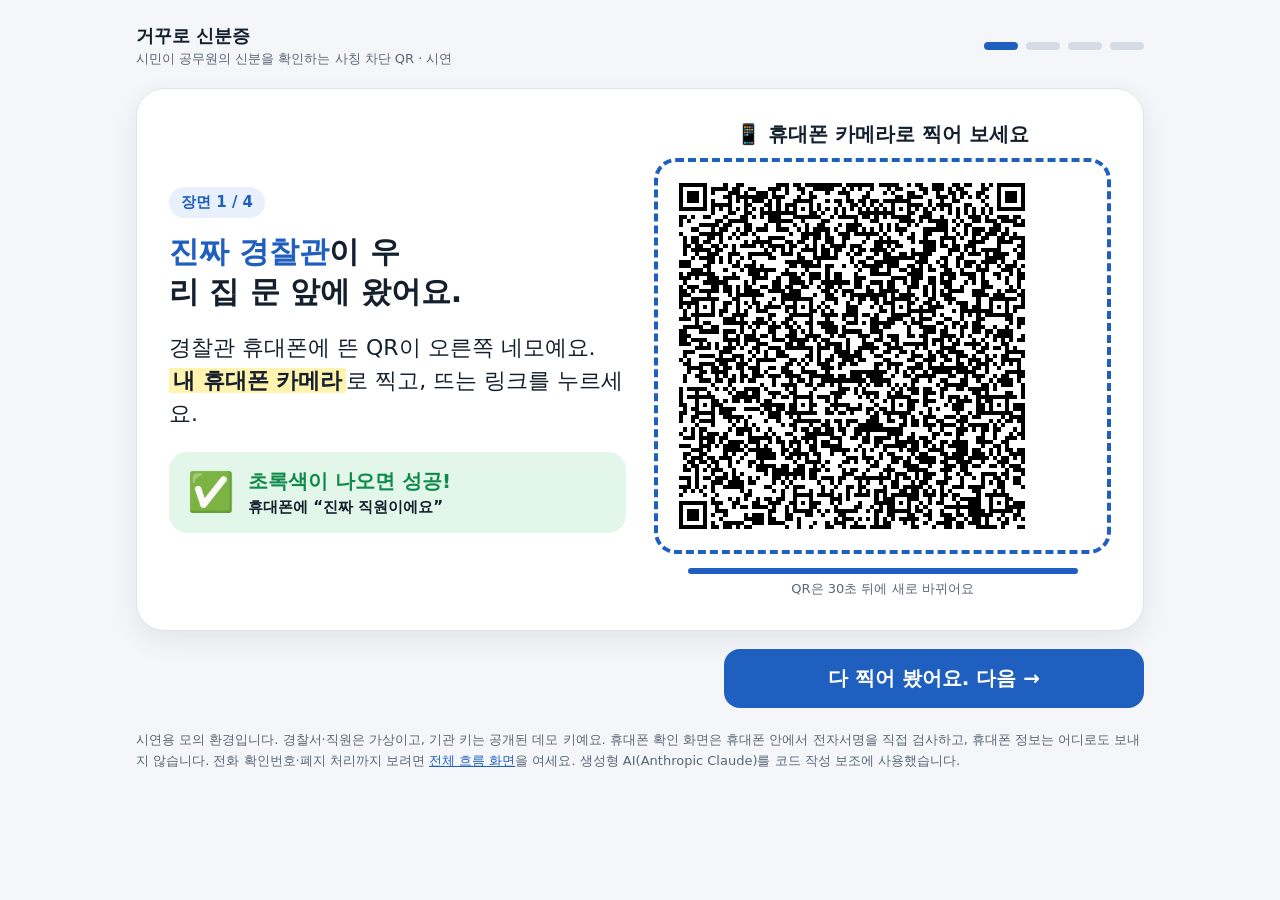
==== commit a3cb4a24: "fix: 새 QR을 찍어도 이전 결과가 남던 문제와 한국어 음성이 안 나오던 문제 수정 폰이 결과 페이지를 열어 둔 채 찍으면 # 뒤만 바뀌어 다시 실행되지 않았다. QR 주소에 " ====
--- a/index.html
+++ b/index.html
@@ -161,10 +161,11 @@
 
 function draw(token) {
   const qr = qrcode(0, 'L');
-  qr.addData(`${CHECK_URL}#${token}`, 'Byte');
+  // QR 마다 주소(?q=)를 다르게 해서 폰이 찍을 때마다 결과 페이지를 새로 연다
+  qr.addData(`${CHECK_URL}?q=${token.slice(-8)}#${token}`, 'Byte');
   qr.make();
   $('qr').src = qr.createDataURL(5, 8);
-  $('here').href = `${CHECK_URL}#${token}`;
+  $('here').href = `${CHECK_URL}?q=${token.slice(-8)}#${token}`;
 }
 async function refresh() {
   issuedAt = P.nowSec();
@@ -197,7 +198,7 @@
 setInterval(tick, 1000);
 
 // 자동 시험용
-window.__demo = { url: () => `${CHECK_URL}#${current}`, mode: (m) => { idx = SCENES.findIndex((s) => s.mode === m); return render(); } };
+window.__demo = { url: () => `${CHECK_URL}?q=${current.slice(-8)}#${current}`, mode: (m) => { idx = SCENES.findIndex((s) => s.mode === m); return render(); } };
 </script>
 </body>
 </html>
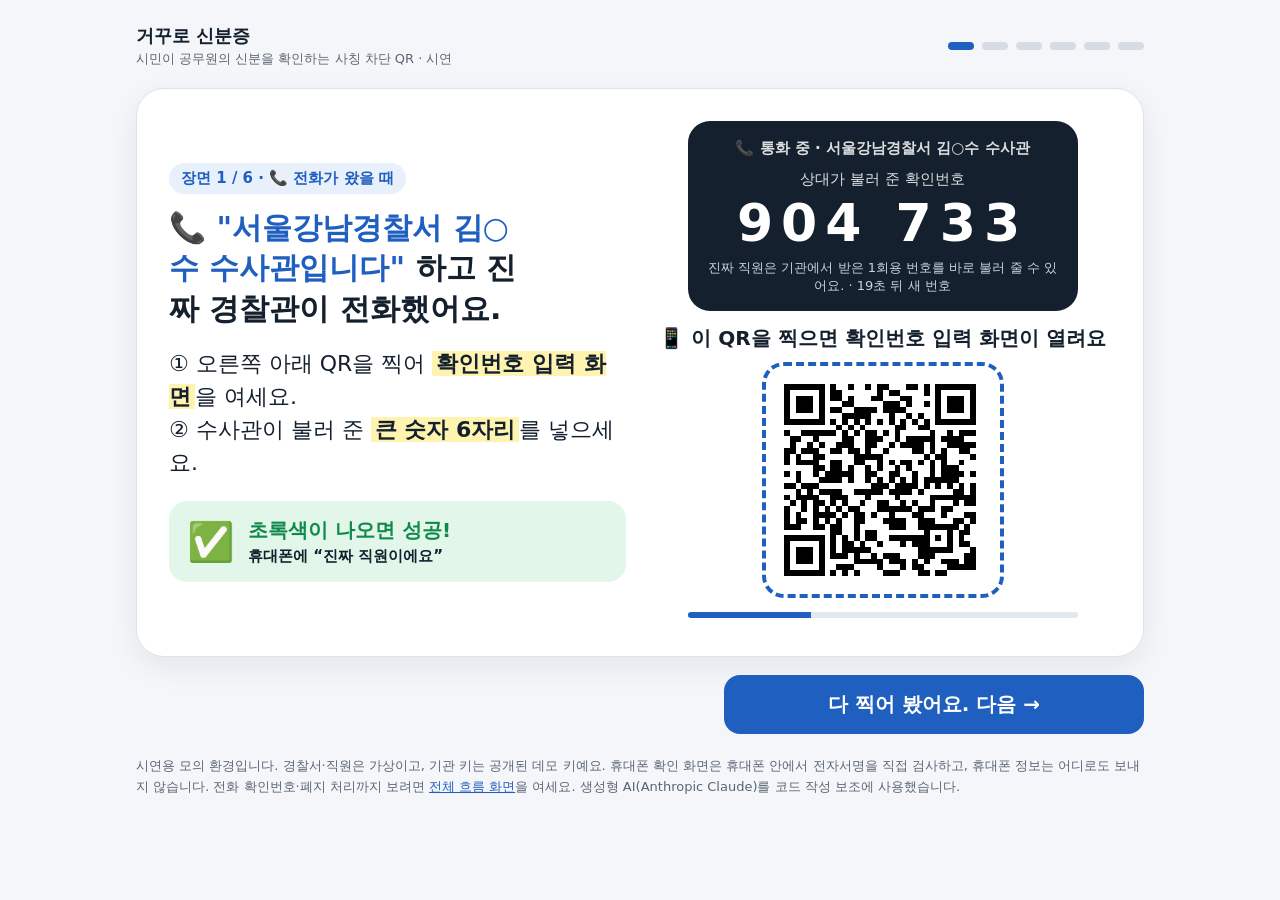
==== commit a2bced61: "feat: 전화(비대면) 사칭 장면 2개와 폰 확인번호 입력 화면 추가 보이스피싱 상황을 다루지 않던 문제를 고친다. 직원이 불러 주는 1회용 6자리 번호를 시민이 폰에 넣어 확인" ====
--- a/index.html
+++ b/index.html
@@ -14,7 +14,7 @@
   .brand { font-weight:800; font-size:18px; }
   .brand small { display:block; font-weight:500; font-size:13px; color:var(--sub); margin-top:2px; }
   .dots { display:flex; gap:8px; }
-  .dots i { width:34px; height:8px; border-radius:4px; background:#d5dce5; }
+  .dots i { width:26px; height:8px; border-radius:4px; background:#d5dce5; }
   .dots i.on { background:var(--blue); }
   .dots i.done { background:#8fb0e3; }
 
@@ -38,6 +38,13 @@
   .qr img { display:block; width:min(360px, 100%); height:auto; aspect-ratio:1; image-rendering:pixelated; }
   .timer { margin:10px auto 0; width:min(390px,100%); height:6px; background:#e3e8ee; border-radius:3px; overflow:hidden; }
   .timer i { display:block; height:100%; background:var(--blue); transition:width 1s linear; }
+  .callcard { margin:0 auto 14px; width:min(390px,100%); background:#14202e; color:#fff; border-radius:22px; padding:18px 18px 16px; }
+  .callcard[hidden] { display:none; }
+  .calltop { font-size:15px; font-weight:700; opacity:.85; }
+  .callsay { font-size:15px; margin-top:12px; opacity:.85; }
+  .callcode { font-size:52px; font-weight:900; letter-spacing:8px; margin-top:4px; }
+  .callcard .tiny { color:#c9d3df; }
+  .callmode .qr img { width:min(200px, 100%); }
   .tiny { font-size:13px; color:var(--sub); margin-top:6px; }
 
   .nav { display:flex; justify-content:space-between; gap:12px; margin-top:18px; }
@@ -65,7 +72,7 @@
 <div class="wrap">
   <div class="top">
     <div class="brand">거꾸로 신분증<small>시민이 공무원의 신분을 확인하는 사칭 차단 QR · 시연</small></div>
-    <div class="dots" id="dots"><i></i><i></i><i></i><i></i></div>
+    <div class="dots" id="dots"><i></i><i></i><i></i><i></i><i></i><i></i></div>
   </div>
 
   <section class="scene">
@@ -75,8 +82,14 @@
       <p class="do" id="do"></p>
       <div class="expect" id="expect"></div>
     </div>
-    <div class="qrbox">
-      <div class="camera">📱 휴대폰 카메라로 찍어 보세요</div>
+    <div class="qrbox" id="qrbox">
+      <div class="callcard" id="callcard" hidden>
+        <div class="calltop">📞 통화 중 · <span id="caller"></span></div>
+        <div class="callsay">상대가 불러 준 확인번호</div>
+        <div class="callcode" id="callcode"></div>
+        <div class="tiny" id="calltip"></div>
+      </div>
+      <div class="camera" id="camera">📱 휴대폰 카메라로 찍어 보세요</div>
       <div class="qr"><img id="qr" alt="휴대폰 카메라로 찍는 QR"></div>
       <div class="timer"><i id="ttl"></i></div>
       <div class="tiny" id="ttl-text"></div>
@@ -102,6 +115,7 @@
 
 <script type="module">
 import * as P from './protocol.mjs';
+import * as C from './call.mjs';
 
 const $ = (id) => document.getElementById(id);
 const ALG = { name: 'ECDSA', namedCurve: 'P-256' };
@@ -124,30 +138,50 @@
 const oldCred = await P.issueCredential(issuer, oldPhone, oldEmp);
 const CHECK_URL = new URL('check.html', location.href).href;
 
+const CALL_KEY = (await (await fetch('call-key.json')).json()).key;
+const FAKE_CODE = String(100000 + Math.floor(Math.random() * 900000));
 const SCENES = [
   {
-    mode: 'real',
+    mode: 'call', group: '📞 전화가 왔을 때',
+    story: '📞 <span class="who">"서울강남경찰서 김○수 수사관입니다"</span> 하고 진짜 경찰관이 전화했어요.',
+    do: '① 오른쪽 아래 QR을 찍어 <b>확인번호 입력 화면</b>을 여세요.<br>② 수사관이 불러 준 <b>큰 숫자 6자리</b>를 넣으세요.',
+    expect: ['ok', '✅', '초록색이 나오면 성공!', '“진짜 직원이에요”'],
+    caller: '서울강남경찰서 김○수 수사관',
+    code: async () => C.issue(CALL_KEY, 'E2026-0412'),
+    tip: '진짜 직원은 기관에서 받은 1회용 번호를 바로 불러 줄 수 있어요.',
+  },
+  {
+    mode: 'callfake', group: '📞 전화가 왔을 때',
+    story: '📞 <span class="fake">"검찰청입니다. 당신 계좌가 범죄에 쓰였어요"</span> 하고 사기 전화가 왔어요.',
+    do: '"확인번호를 불러 주세요"라고 하면, 사기범은 번호를 받을 수 없어서 <b>아무 숫자나 지어내요.</b> 그 숫자를 넣어 보세요.',
+    expect: ['bad', '⛔', '빨간색이 나오면 성공!', '“가짜일 수 있어요!” — 전화를 끊으세요'],
+    caller: '자칭 서울중앙지검 수사관',
+    code: async () => ({ code: FAKE_CODE, left: null }),
+    tip: '사기범이 지어낸 번호예요. 기관에 등록된 번호가 아니에요.',
+  },
+  {
+    mode: 'real', group: '🚪 직접 만났을 때',
     story: '<span class="who">진짜 경찰관</span>이 우리 집 문 앞에 왔어요.',
     do: '경찰관 휴대폰에 뜬 QR이 오른쪽 네모예요. <b>내 휴대폰 카메라</b>로 찍고, 뜨는 링크를 누르세요.',
     expect: ['ok', '✅', '초록색이 나오면 성공!', '“진짜 직원이에요”'],
     present: (now) => P.present(cred, phone, { now }),
   },
   {
-    mode: 'fake',
+    mode: 'fake', group: '🚪 직접 만났을 때',
     story: '<span class="fake">가짜 경찰관(사기범)</span>이 그럴듯한 QR을 직접 만들어 왔어요.',
     do: '이번에도 <b>똑같이 찍어 보세요.</b> 경찰서 이름을 흉내 내도 속지 않아요.',
     expect: ['bad', '⛔', '빨간색이 나오면 성공!', '“가짜일 수 있어요!” — 문을 열지 마세요'],
     present: (now) => P.present(fakeCred, fakePhone, { now }),
   },
   {
-    mode: 'capture',
+    mode: 'capture', group: '🚪 직접 만났을 때',
     story: '사기범이 진짜 경찰관 QR을 <span class="fake">몰래 사진으로 찍어</span> 두었다가 내밀어요.',
     do: '<b>찍어 보세요.</b> QR은 30초마다 바뀌어서 예전에 찍어 둔 사진은 쓸 수 없어요.',
     expect: ['bad', '⛔', '빨간색이 나오면 성공!', '“가짜일 수 있어요!” — 예전에 찍어 둔 QR'],
     present: (now) => P.present(cred, phone, { now: now - 60 }),
   },
   {
-    mode: 'revoked',
+    mode: 'revoked', group: '🚪 직접 만났을 때',
     story: '<span class="fake">이미 그만둔 경찰관</span>이 옛날 신분증으로 찾아왔어요.',
     do: '<b>찍어 보세요.</b> 그만두면 경찰서가 바로 막아서 더는 통하지 않아요.',
     expect: ['bad', '⛔', '빨간색이 나오면 성공!', '“가짜일 수 있어요!” — 그만둔 사람'],
@@ -167,12 +201,43 @@
   $('qr').src = qr.createDataURL(5, 8);
   $('here').href = `${CHECK_URL}?q=${token.slice(-8)}#${token}`;
 }
+const isCall = () => Boolean(SCENES[idx].code);
 async function refresh() {
   issuedAt = P.nowSec();
-  current = await SCENES[idx].present(issuedAt);
+  const s = SCENES[idx];
+  if (s.code) {
+    // 전화 장면: QR 은 '확인번호 입력 화면'을 연다. 큰 숫자는 직원(또는 사기범)이 불러 주는 번호.
+    current = 'call';
+    const qr = qrcode(0, 'M');
+    // 장면마다 주소를 다르게 해서, 폰이 결과 화면을 열어 둔 채 다시 찍어도 입력 화면이 새로 열린다
+    const callUrl = `${CHECK_URL}?q=call${idx}${issuedAt % 100000}#call`;
+    qr.addData(callUrl, 'Byte');
+    qr.make();
+    $('qr').src = qr.createDataURL(6, 4);
+    $('here').href = callUrl;
+    const { code } = await s.code();
+    $('callcode').textContent = `${code.slice(0, 3)} ${code.slice(3)}`;
+    return;
+  }
+  current = await s.present(issuedAt);
   draw(current);
 }
 function tick() {
+  if (isCall()) {
+    const s = SCENES[idx];
+    if (s.mode === 'call') {
+      const left = C.CALL_TTL_SEC - (P.nowSec() % C.CALL_TTL_SEC);
+      $('ttl').style.width = `${(left / C.CALL_TTL_SEC) * 100}%`;
+      $('ttl-text').textContent = '';
+      $('calltip').textContent = `${s.tip} · ${left}초 뒤 새 번호`;
+      if (left === C.CALL_TTL_SEC) refresh();
+    } else {
+      $('ttl').style.width = '0%';
+      $('ttl-text').textContent = '';
+      $('calltip').textContent = s.tip;
+    }
+    return;
+  }
   const left = Math.max(0, P.QR_TTL_SEC - (P.nowSec() - issuedAt));
   $('ttl').style.width = `${(left / P.QR_TTL_SEC) * 100}%`;
   $('ttl-text').textContent = `QR은 ${left}초 뒤에 새로 바뀌어요`;
@@ -180,7 +245,12 @@
 }
 async function render() {
   const s = SCENES[idx];
-  $('num').textContent = `장면 ${idx + 1} / ${SCENES.length}`;
+  $('num').textContent = `장면 ${idx + 1} / ${SCENES.length} · ${s.group}`;
+  const call = Boolean(s.code);
+  $('callcard').hidden = !call;
+  $('caller').textContent = s.caller ?? '';
+  $('qrbox').className = call ? 'qrbox callmode' : 'qrbox';
+  $('camera').textContent = call ? '📱 이 QR을 찍으면 확인번호 입력 화면이 열려요' : '📱 휴대폰 카메라로 찍어 보세요';
   $('story').innerHTML = s.story;
   $('do').innerHTML = s.do;
   const [cls, icon, head, sub] = s.expect;
@@ -198,7 +268,7 @@
 setInterval(tick, 1000);
 
 // 자동 시험용
-window.__demo = { url: () => `${CHECK_URL}?q=${current.slice(-8)}#${current}`, mode: (m) => { idx = SCENES.findIndex((s) => s.mode === m); return render(); } };
+window.__demo = { url: () => (current === 'call' ? $('here').href : `${CHECK_URL}?q=${current.slice(-8)}#${current}`), mode: (m) => { idx = SCENES.findIndex((s) => s.mode === m); return render(); } };
 </script>
 </body>
 </html>
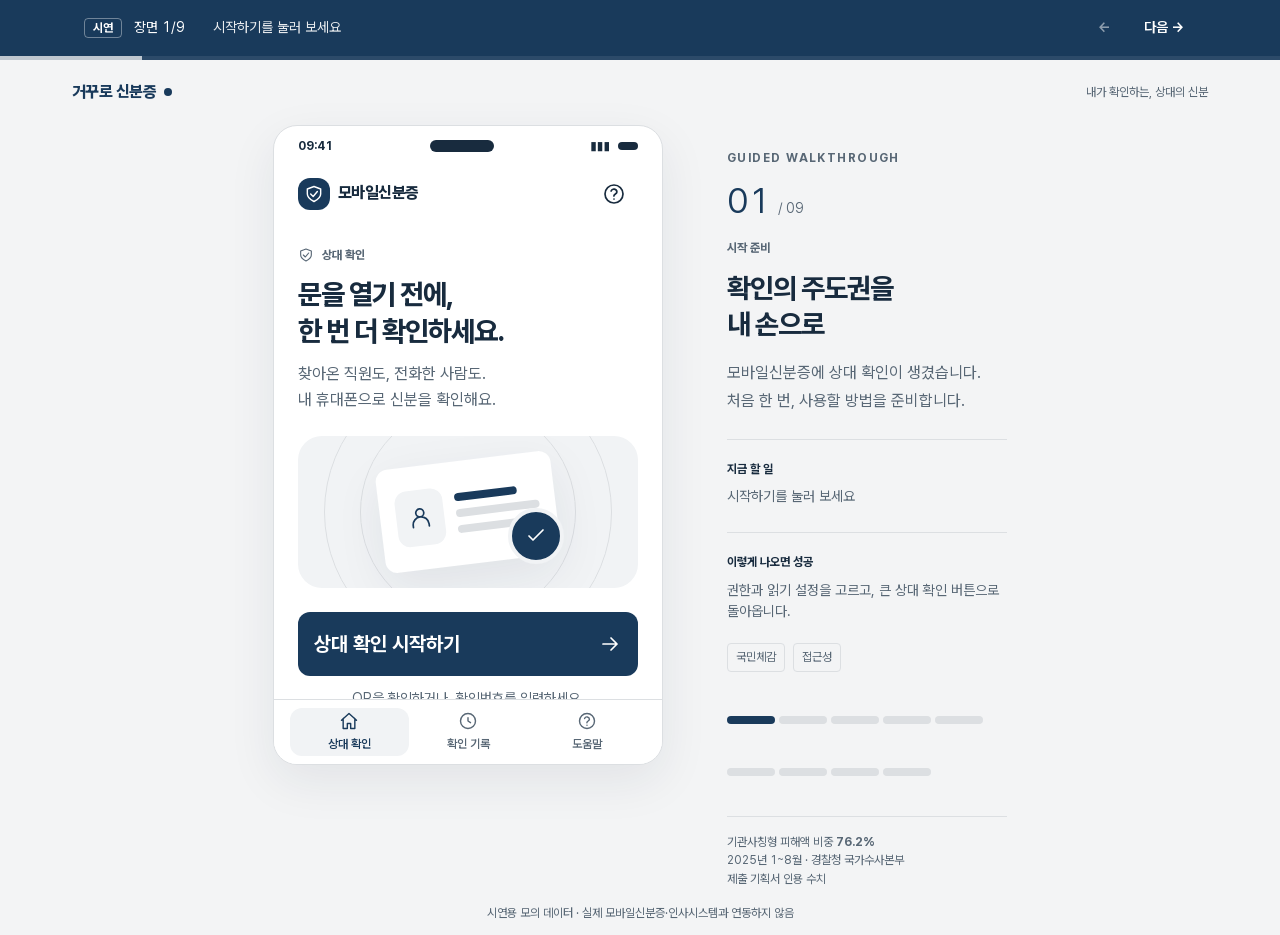
==== commit cca68cb1: "feat: contestkorea-202609290006 시연 웹 갱신" ====
--- a/index.html
+++ b/index.html
@@ -1,274 +1,43 @@
 <!doctype html>
 <html lang="ko">
 <head>
-<meta charset="utf-8">
-<meta name="viewport" content="width=device-width, initial-scale=1">
-<title>거꾸로 신분증 — 휴대폰으로 찍어 보세요</title>
-<script src="vendor/qrcode.js"></script>
-<style>
-  :root { --bg:#f4f6f9; --ink:#14202e; --sub:#5a6676; --line:#dde3ea; --blue:#1f5fbf; --ok:#0f8a4b; --okbg:#e3f6ea; --bad:#d0261f; --badbg:#fdeceb; }
-  * { box-sizing:border-box; }
-  body { margin:0; background:var(--bg); color:var(--ink); font-family:"Apple SD Gothic Neo","Noto Sans KR",system-ui,sans-serif; }
-  .wrap { max-width:1040px; margin:0 auto; padding:24px max(16px, env(safe-area-inset-right,0px)) 32px max(16px, env(safe-area-inset-left,0px)); }
-  .top { display:flex; justify-content:space-between; align-items:center; gap:12px; }
-  .brand { font-weight:800; font-size:18px; }
-  .brand small { display:block; font-weight:500; font-size:13px; color:var(--sub); margin-top:2px; }
-  .dots { display:flex; gap:8px; }
-  .dots i { width:26px; height:8px; border-radius:4px; background:#d5dce5; }
-  .dots i.on { background:var(--blue); }
-  .dots i.done { background:#8fb0e3; }
-
-  .scene { margin-top:20px; display:grid; grid-template-columns:minmax(0,1fr) minmax(0,1fr); gap:28px; align-items:center;
-           background:#fff; border:1px solid var(--line); border-radius:28px; padding:32px; box-shadow:0 10px 30px rgba(20,32,46,.07); }
-  .num { display:inline-block; font-size:15px; font-weight:800; color:var(--blue); background:#e8f0fc; padding:6px 12px; border-radius:999px; }
-  .story { font-size:30px; font-weight:800; line-height:1.35; margin:14px 0 12px; text-wrap:balance; }
-  .story .who { color:var(--blue); }
-  .story .fake { color:var(--bad); }
-  .do { font-size:22px; line-height:1.5; margin:18px 0 0; }
-  .do b { background:#fff3b0; padding:0 4px; }
-  .expect { margin-top:22px; display:flex; align-items:center; gap:14px; padding:16px 18px; border-radius:18px; font-size:20px; font-weight:800; }
-  .expect.ok { background:var(--okbg); color:var(--ok); }
-  .expect.bad { background:var(--badbg); color:var(--bad); }
-  .expect .icon { font-size:38px; line-height:1; }
-  .expect small { display:block; font-size:15px; font-weight:600; color:var(--ink); margin-top:3px; }
-
-  .qrbox { text-align:center; }
-  .camera { font-size:20px; font-weight:800; margin-bottom:10px; }
-  .qr { display:inline-block; padding:14px; background:#fff; border:4px dashed var(--blue); border-radius:22px; }
-  .qr img { display:block; width:min(360px, 100%); height:auto; aspect-ratio:1; image-rendering:pixelated; }
-  .timer { margin:10px auto 0; width:min(390px,100%); height:6px; background:#e3e8ee; border-radius:3px; overflow:hidden; }
-  .timer i { display:block; height:100%; background:var(--blue); transition:width 1s linear; }
-  .callcard { margin:0 auto 14px; width:min(390px,100%); background:#14202e; color:#fff; border-radius:22px; padding:18px 18px 16px; }
-  .callcard[hidden] { display:none; }
-  .calltop { font-size:15px; font-weight:700; opacity:.85; }
-  .callsay { font-size:15px; margin-top:12px; opacity:.85; }
-  .callcode { font-size:52px; font-weight:900; letter-spacing:8px; margin-top:4px; }
-  .callcard .tiny { color:#c9d3df; }
-  .callmode .qr img { width:min(200px, 100%); }
-  .tiny { font-size:13px; color:var(--sub); margin-top:6px; }
-
-  .nav { display:flex; justify-content:space-between; gap:12px; margin-top:18px; }
-  button { font:inherit; font-size:20px; font-weight:800; border:0; border-radius:16px; padding:16px 26px; cursor:pointer; }
-  .next { background:var(--blue); color:#fff; flex:1; max-width:420px; margin-left:auto; }
-  .prev { background:#e6ebf1; color:var(--ink); }
-  .prev[hidden] { display:none; }
-
-  .onphone { display:none; margin-top:18px; padding:18px; border-radius:18px; background:#fff3d6; font-size:17px; line-height:1.55; }
-  .onphone a { display:block; margin-top:10px; text-align:center; background:var(--ink); color:#fff; text-decoration:none; font-weight:800; padding:14px; border-radius:14px; }
-  .foot { margin-top:22px; font-size:13px; color:var(--sub); line-height:1.6; }
-  .foot a { color:var(--blue); }
-
-  @media (max-width:820px) {
-    .scene { grid-template-columns:1fr; padding:22px; gap:18px; }
-    .story { font-size:24px; }
-    .do { font-size:19px; }
-    .qrbox { order:-1; }
-    .next { max-width:none; }
-  }
-  @media (hover:none) and (max-width:820px) { .onphone { display:block; } }
-</style>
+  <meta charset="utf-8">
+  <meta name="viewport" content="width=device-width, initial-scale=1, viewport-fit=cover">
+  <meta name="theme-color" content="#193a5b">
+  <meta name="description" content="거꾸로 신분증 — 내 휴대폰에서 상대의 직무 신분을 확인하는 서비스 시연">
+  <title>상대 확인 · 거꾸로 신분증</title>
+  <link rel="stylesheet" href="./style.css">
+  <script defer src="./data.js"></script>
+  <script defer src="./protocol.browser.js"></script>
+  <script defer src="./vendor/qrcode.js"></script>
+  <script defer src="./app.js"></script>
 </head>
 <body>
-<div class="wrap">
-  <div class="top">
-    <div class="brand">거꾸로 신분증<small>시민이 공무원의 신분을 확인하는 사칭 차단 QR · 시연</small></div>
-    <div class="dots" id="dots"><i></i><i></i><i></i><i></i><i></i><i></i></div>
+  <a class="skip" href="#app-content">본문으로 건너뛰기</a>
+  <header class="demo-strip" aria-label="시연 장면 안내">
+    <div class="strip-inner">
+      <span class="demo-tag">시연</span><span id="scene-count">장면 1/9</span>
+      <span class="strip-task" id="scene-task">상대 확인을 시작해 보세요</span>
+      <div class="strip-controls"><button id="previous" class="strip-button" aria-label="이전 장면">←</button><button id="next" class="strip-button">다음 <span aria-hidden="true">→</span></button></div>
+    </div>
+    <div class="scene-progress"><span id="scene-progress"></span></div>
+  </header>
+  <div class="workspace">
+    <div class="workspace-label"><span class="wordmark">거꾸로 신분증<span class="wordmark-dot"></span></span><span>내가 확인하는, 상대의 신분</span></div>
+    <div class="stage" id="stage">
+      <div id="employee-desktop" class="employee-desktop"></div>
+      <section class="phone" id="phone" aria-label="시민 모바일신분증">
+        <div class="device-status" aria-hidden="true"><span id="clock">09:41</span><span class="device-island"></span><span class="signal">▮▮▮ <span class="battery"></span></span></div>
+        <header class="appbar" id="appbar"></header>
+        <main id="app-content" tabindex="-1"><div class="loading-view"><div class="skeleton"></div><div class="skeleton"></div><p>안전한 확인을 준비하고 있어요.</p></div></main>
+        <nav class="tabbar" id="tabbar" aria-label="앱 메뉴"></nav>
+      </section>
+      <aside id="scene-panel" class="scene-panel" aria-label="장면 설명"></aside>
+    </div>
+    <footer class="disclaimer">시연용 모의 데이터 · 실제 모바일신분증·인사시스템과 연동하지 않음</footer>
   </div>
-
-  <section class="scene">
-    <div>
-      <span class="num" id="num"></span>
-      <div class="story" id="story"></div>
-      <p class="do" id="do"></p>
-      <div class="expect" id="expect"></div>
-    </div>
-    <div class="qrbox" id="qrbox">
-      <div class="callcard" id="callcard" hidden>
-        <div class="calltop">📞 통화 중 · <span id="caller"></span></div>
-        <div class="callsay">상대가 불러 준 확인번호</div>
-        <div class="callcode" id="callcode"></div>
-        <div class="tiny" id="calltip"></div>
-      </div>
-      <div class="camera" id="camera">📱 휴대폰 카메라로 찍어 보세요</div>
-      <div class="qr"><img id="qr" alt="휴대폰 카메라로 찍는 QR"></div>
-      <div class="timer"><i id="ttl"></i></div>
-      <div class="tiny" id="ttl-text"></div>
-    </div>
-  </section>
-
-  <div class="onphone">
-    지금 휴대폰으로 이 화면을 보고 계신가요? QR은 <b>다른 화면(PC·태블릿)</b>에 띄워 두고 휴대폰으로 찍는 거예요.
-    다른 화면이 없다면 아래 버튼으로 이 휴대폰에서 바로 확인해 볼 수 있어요.
-    <a id="here" href="#">이 휴대폰에서 바로 확인해 보기</a>
-  </div>
-
-  <div class="nav">
-    <button class="prev" id="prev" hidden>← 이전</button>
-    <button class="next" id="next">다 찍어 봤어요. 다음 →</button>
-  </div>
-
-  <p class="foot">
-    시연용 모의 환경입니다. 경찰서·직원은 가상이고, 기관 키는 공개된 데모 키예요. 휴대폰 확인 화면은 휴대폰 안에서 전자서명을 직접 검사하고, 휴대폰 정보는 어디로도 보내지 않습니다.
-    전화 확인번호·폐지 처리까지 보려면 <a href="full.html">전체 흐름 화면</a>을 여세요. 생성형 AI(Anthropic Claude)를 코드 작성 보조에 사용했습니다.
-  </p>
-</div>
-
-<script type="module">
-import * as P from './protocol.mjs';
-import * as C from './call.mjs';
-
-const $ = (id) => document.getElementById(id);
-const ALG = { name: 'ECDSA', namedCurve: 'P-256' };
-const trustList = await (await fetch('trust.json')).json();
-const jwk = await (await fetch('demo-issuer-key.json')).json();
-const ISS_ID = 'KR-POLICE-SEOUL-GN';
-const issuer = {
-  id: ISS_ID, name: trustList[ISS_ID].name,
-  keys: { privateKey: await crypto.subtle.importKey('jwk', jwk, ALG, false, ['sign']) },
-  pubRaw: P.unb64u(trustList[ISS_ID].pub),
-};
-const fakeIssuer = await P.createIssuer(ISS_ID, '서울강남경찰서');
-const emp = { id: 'E2026-0412', org: '서울강남경찰서 수사과', role: '수사관(방문 조사)', maskedName: '김○수', officeTel: '02-000-0000' };
-const oldEmp = { id: 'E2025-0099', org: '서울강남경찰서 수사과', role: '수사관(퇴직)', maskedName: '이○호', officeTel: '02-000-0000' };
-const phone = await P.createDevice();
-const cred = await P.issueCredential(issuer, phone, emp);
-const fakePhone = await P.createDevice();
-const fakeCred = await P.issueCredential(fakeIssuer, fakePhone, emp);
-const oldPhone = await P.createDevice();
-const oldCred = await P.issueCredential(issuer, oldPhone, oldEmp);
-const CHECK_URL = new URL('check.html', location.href).href;
-
-const CALL_KEY = (await (await fetch('call-key.json')).json()).key;
-const FAKE_CODE = String(100000 + Math.floor(Math.random() * 900000));
-const SCENES = [
-  {
-    mode: 'call', group: '📞 전화가 왔을 때',
-    story: '📞 <span class="who">"서울강남경찰서 김○수 수사관입니다"</span> 하고 진짜 경찰관이 전화했어요.',
-    do: '① 오른쪽 아래 QR을 찍어 <b>확인번호 입력 화면</b>을 여세요.<br>② 수사관이 불러 준 <b>큰 숫자 6자리</b>를 넣으세요.',
-    expect: ['ok', '✅', '초록색이 나오면 성공!', '“진짜 직원이에요”'],
-    caller: '서울강남경찰서 김○수 수사관',
-    code: async () => C.issue(CALL_KEY, 'E2026-0412'),
-    tip: '진짜 직원은 기관에서 받은 1회용 번호를 바로 불러 줄 수 있어요.',
-  },
-  {
-    mode: 'callfake', group: '📞 전화가 왔을 때',
-    story: '📞 <span class="fake">"검찰청입니다. 당신 계좌가 범죄에 쓰였어요"</span> 하고 사기 전화가 왔어요.',
-    do: '"확인번호를 불러 주세요"라고 하면, 사기범은 번호를 받을 수 없어서 <b>아무 숫자나 지어내요.</b> 그 숫자를 넣어 보세요.',
-    expect: ['bad', '⛔', '빨간색이 나오면 성공!', '“가짜일 수 있어요!” — 전화를 끊으세요'],
-    caller: '자칭 서울중앙지검 수사관',
-    code: async () => ({ code: FAKE_CODE, left: null }),
-    tip: '사기범이 지어낸 번호예요. 기관에 등록된 번호가 아니에요.',
-  },
-  {
-    mode: 'real', group: '🚪 직접 만났을 때',
-    story: '<span class="who">진짜 경찰관</span>이 우리 집 문 앞에 왔어요.',
-    do: '경찰관 휴대폰에 뜬 QR이 오른쪽 네모예요. <b>내 휴대폰 카메라</b>로 찍고, 뜨는 링크를 누르세요.',
-    expect: ['ok', '✅', '초록색이 나오면 성공!', '“진짜 직원이에요”'],
-    present: (now) => P.present(cred, phone, { now }),
-  },
-  {
-    mode: 'fake', group: '🚪 직접 만났을 때',
-    story: '<span class="fake">가짜 경찰관(사기범)</span>이 그럴듯한 QR을 직접 만들어 왔어요.',
-    do: '이번에도 <b>똑같이 찍어 보세요.</b> 경찰서 이름을 흉내 내도 속지 않아요.',
-    expect: ['bad', '⛔', '빨간색이 나오면 성공!', '“가짜일 수 있어요!” — 문을 열지 마세요'],
-    present: (now) => P.present(fakeCred, fakePhone, { now }),
-  },
-  {
-    mode: 'capture', group: '🚪 직접 만났을 때',
-    story: '사기범이 진짜 경찰관 QR을 <span class="fake">몰래 사진으로 찍어</span> 두었다가 내밀어요.',
-    do: '<b>찍어 보세요.</b> QR은 30초마다 바뀌어서 예전에 찍어 둔 사진은 쓸 수 없어요.',
-    expect: ['bad', '⛔', '빨간색이 나오면 성공!', '“가짜일 수 있어요!” — 예전에 찍어 둔 QR'],
-    present: (now) => P.present(cred, phone, { now: now - 60 }),
-  },
-  {
-    mode: 'revoked', group: '🚪 직접 만났을 때',
-    story: '<span class="fake">이미 그만둔 경찰관</span>이 옛날 신분증으로 찾아왔어요.',
-    do: '<b>찍어 보세요.</b> 그만두면 경찰서가 바로 막아서 더는 통하지 않아요.',
-    expect: ['bad', '⛔', '빨간색이 나오면 성공!', '“가짜일 수 있어요!” — 그만둔 사람'],
-    present: (now) => P.present(oldCred, oldPhone, { now }),
-  },
-];
-
-let idx = 0;
-let current = '';
-let issuedAt = 0;
-
-function draw(token) {
-  const qr = qrcode(0, 'L');
-  // QR 마다 주소(?q=)를 다르게 해서 폰이 찍을 때마다 결과 페이지를 새로 연다
-  qr.addData(`${CHECK_URL}?q=${token.slice(-8)}#${token}`, 'Byte');
-  qr.make();
-  $('qr').src = qr.createDataURL(5, 8);
-  $('here').href = `${CHECK_URL}?q=${token.slice(-8)}#${token}`;
-}
-const isCall = () => Boolean(SCENES[idx].code);
-async function refresh() {
-  issuedAt = P.nowSec();
-  const s = SCENES[idx];
-  if (s.code) {
-    // 전화 장면: QR 은 '확인번호 입력 화면'을 연다. 큰 숫자는 직원(또는 사기범)이 불러 주는 번호.
-    current = 'call';
-    const qr = qrcode(0, 'M');
-    // 장면마다 주소를 다르게 해서, 폰이 결과 화면을 열어 둔 채 다시 찍어도 입력 화면이 새로 열린다
-    const callUrl = `${CHECK_URL}?q=call${idx}${issuedAt % 100000}#call`;
-    qr.addData(callUrl, 'Byte');
-    qr.make();
-    $('qr').src = qr.createDataURL(6, 4);
-    $('here').href = callUrl;
-    const { code } = await s.code();
-    $('callcode').textContent = `${code.slice(0, 3)} ${code.slice(3)}`;
-    return;
-  }
-  current = await s.present(issuedAt);
-  draw(current);
-}
-function tick() {
-  if (isCall()) {
-    const s = SCENES[idx];
-    if (s.mode === 'call') {
-      const left = C.CALL_TTL_SEC - (P.nowSec() % C.CALL_TTL_SEC);
-      $('ttl').style.width = `${(left / C.CALL_TTL_SEC) * 100}%`;
-      $('ttl-text').textContent = '';
-      $('calltip').textContent = `${s.tip} · ${left}초 뒤 새 번호`;
-      if (left === C.CALL_TTL_SEC) refresh();
-    } else {
-      $('ttl').style.width = '0%';
-      $('ttl-text').textContent = '';
-      $('calltip').textContent = s.tip;
-    }
-    return;
-  }
-  const left = Math.max(0, P.QR_TTL_SEC - (P.nowSec() - issuedAt));
-  $('ttl').style.width = `${(left / P.QR_TTL_SEC) * 100}%`;
-  $('ttl-text').textContent = `QR은 ${left}초 뒤에 새로 바뀌어요`;
-  if (left === 0) refresh();
-}
-async function render() {
-  const s = SCENES[idx];
-  $('num').textContent = `장면 ${idx + 1} / ${SCENES.length} · ${s.group}`;
-  const call = Boolean(s.code);
-  $('callcard').hidden = !call;
-  $('caller').textContent = s.caller ?? '';
-  $('qrbox').className = call ? 'qrbox callmode' : 'qrbox';
-  $('camera').textContent = call ? '📱 이 QR을 찍으면 확인번호 입력 화면이 열려요' : '📱 휴대폰 카메라로 찍어 보세요';
-  $('story').innerHTML = s.story;
-  $('do').innerHTML = s.do;
-  const [cls, icon, head, sub] = s.expect;
-  $('expect').className = `expect ${cls}`;
-  $('expect').innerHTML = `<span class="icon">${icon}</span><span>${head}<small>휴대폰에 ${sub}</small></span>`;
-  [...$('dots').children].forEach((d, i) => { d.className = i === idx ? 'on' : i < idx ? 'done' : ''; });
-  $('prev').hidden = idx === 0;
-  $('next').textContent = idx < SCENES.length - 1 ? '다 찍어 봤어요. 다음 →' : '처음부터 다시 하기 ↺';
-  await refresh();
-  tick();
-}
-$('next').onclick = () => { idx = (idx + 1) % SCENES.length; render(); };
-$('prev').onclick = () => { idx = Math.max(0, idx - 1); render(); };
-await render();
-setInterval(tick, 1000);
-
-// 자동 시험용
-window.__demo = { url: () => (current === 'call' ? $('here').href : `${CHECK_URL}?q=${current.slice(-8)}#${current}`), mode: (m) => { idx = SCENES.findIndex((s) => s.mode === m); return render(); } };
-</script>
+  <div id="toast" class="toast" role="status" aria-live="polite" hidden></div>
+  <dialog id="sheet" class="sheet" aria-labelledby="sheet-title"><div id="sheet-content"></div></dialog>
+  <noscript>상대 확인에는 JavaScript가 필요합니다. 브라우저 설정에서 JavaScript를 켜 주세요.</noscript>
 </body>
 </html>
--- a/style.css
+++ b/style.css
@@ -0,0 +1,29 @@
+@font-face{font-family:Pretendard;src:url('./fonts/PretendardVariable.woff2') format('woff2');font-weight:100 900;font-style:normal;font-display:swap}
+:root{
+  --primary:#193a5b;--ink:#182b3e;--muted:#586775;--line:color-mix(in srgb,var(--ink) 15%,var(--surface));--surface:#fff;--canvas:color-mix(in srgb,var(--ink) 5%,var(--surface));--success:#116548;--warning:#80540c;--danger:#a93036;
+  --primary-soft:color-mix(in srgb,var(--primary) 6%,var(--surface));--success-soft:color-mix(in srgb,var(--success) 8%,var(--surface));--warning-soft:color-mix(in srgb,var(--warning) 8%,var(--surface));--danger-soft:color-mix(in srgb,var(--danger) 7%,var(--surface));
+  --text-12:12px;--text-14:14px;--text-16:16px;--text-20:20px;--text-28:28px;--text-36:36px;
+  --space-1:4px;--space-2:8px;--space-3:12px;--space-4:16px;--space-5:20px;--space-6:24px;--space-8:32px;--space-10:40px;--space-12:48px;--space-14:56px;--space-16:64px;
+  --radius-sm:12px;--radius-lg:24px;--shadow-sm:0 4px 16px #182b3e08;--shadow-lg:0 16px 48px #182b3e14;
+  --touch:48px;--phone-width:390px;--phone-height:640px;--panel-width:280px;--employee-width:260px;--motion:180ms;--border:1px solid var(--line);--leading:1.55;--tracking:-.035em;
+}
+*{box-sizing:border-box}html{scroll-behavior:smooth}body{margin:0;background:var(--canvas);color:var(--ink);font-family:Pretendard,system-ui,sans-serif;font-size:var(--text-16);line-height:var(--leading);font-variant-numeric:tabular-nums;-webkit-font-smoothing:antialiased}button,input,select,textarea{font:inherit}button,a,input,select,summary{touch-action:manipulation}button,a{ -webkit-tap-highlight-color:transparent}button{cursor:pointer}button{border:0}button:disabled{cursor:default;opacity:.5}button:not(:disabled):hover,a.button:hover{filter:brightness(.94)}button:not(:disabled):active{transform:translateY(1px)}button:focus-visible,a:focus-visible,input:focus-visible,select:focus-visible,textarea:focus-visible,summary:focus-visible{outline:3px solid var(--primary);outline-offset:3px}a{color:inherit}button{transition:background var(--motion),transform var(--motion)}h1,h2,h3,p{margin:0}h1,h2,h3{line-height:1.3;letter-spacing:var(--tracking)}h1{font-size:var(--text-28);font-weight:760}h2{font-size:var(--text-20);font-weight:730}h3{font-size:var(--text-16);font-weight:720}p{word-break:keep-all;overflow-wrap:anywhere}svg{flex-shrink:0;vertical-align:middle}img{max-width:100%}[hidden]{display:none!important}.icon{width:var(--space-6);height:var(--space-6)}.skip{position:fixed;top:-100px;left:var(--space-4);z-index:30;background:var(--surface);padding:var(--space-3)}.skip:focus{top:var(--space-4)}
+.demo-strip{background:var(--primary);color:var(--surface);position:sticky;top:0;z-index:15;font-size:var(--text-14)}.strip-inner{max-width:1160px;min-height:var(--space-14);margin:auto;display:flex;gap:var(--space-3);align-items:center;padding:var(--space-1) var(--space-6)}.demo-tag{border:1px solid #ffffff60;border-radius:var(--space-1);padding:0 var(--space-2);font-size:var(--text-12);font-weight:700}.strip-task{margin-left:var(--space-4);opacity:.9}.strip-controls{margin-left:auto;display:flex;gap:var(--space-1)}.strip-button{height:var(--touch);min-width:var(--touch);background:transparent;color:inherit;font-weight:650;padding:var(--space-2) var(--space-3);border-radius:var(--radius-sm)}.strip-button:focus-visible{outline-color:var(--surface)}.scene-progress{height:var(--space-1);background:#ffffff15}.scene-progress span{display:block;height:100%;background:#ffffffb0;transition:width var(--motion)}
+.workspace{max-width:1200px;padding:var(--space-5) var(--space-8) var(--space-3);margin:auto}.workspace-label{display:flex;justify-content:space-between;align-items:center;font-size:var(--text-12);color:var(--muted);margin-bottom:var(--space-5)}.wordmark{display:flex;align-items:center;gap:var(--space-2);font-size:var(--text-16);font-weight:800;letter-spacing:var(--tracking);color:var(--primary)}.wordmark-dot{width:var(--space-2);height:var(--space-2);background:var(--primary);border-radius:50%}.stage{display:grid;grid-template-columns:var(--phone-width) var(--panel-width);gap:var(--space-16);justify-content:center;align-items:start}.stage.with-employee{grid-template-columns:var(--employee-width) var(--phone-width) var(--panel-width);gap:var(--space-8)}.phone{width:var(--phone-width);height:var(--phone-height);border-radius:var(--radius-lg);background:var(--surface);border:var(--border);box-shadow:var(--shadow-lg);display:flex;flex-direction:column;overflow:hidden;position:relative}.device-status{height:var(--space-8);display:flex;align-items:center;justify-content:space-between;padding:var(--space-2) var(--space-6) 0;font-size:var(--text-12);font-weight:700;flex-shrink:0}.device-island{width:var(--space-16);height:var(--space-3);background:var(--ink);border-radius:var(--radius-sm)}.signal{display:flex;gap:var(--space-2);align-items:center;font-size:var(--text-12)}.battery{width:var(--space-5);height:var(--space-2);background:var(--ink);border-radius:var(--space-1)}.appbar{min-height:var(--space-16);display:flex;align-items:center;justify-content:space-between;padding:var(--space-3) var(--space-6);gap:var(--space-2);flex-shrink:0}.app-brand{font-size:var(--text-16);font-weight:800;display:flex;align-items:center;gap:var(--space-2);letter-spacing:var(--tracking)}.brand-icon{width:var(--space-8);height:var(--space-8);border-radius:var(--radius-sm);background:var(--primary);color:var(--surface);display:grid;place-items:center}.brand-icon .icon{width:var(--space-5);height:var(--space-5)}.icon-button{height:var(--touch);min-width:var(--touch);border-radius:var(--radius-sm);background:transparent;color:inherit;display:inline-grid;place-items:center}.app-content,#app-content{flex:1;overflow-y:auto;scrollbar-width:thin;min-height:0;position:relative}.page{padding:var(--space-4) var(--space-6) var(--space-6);animation:enter var(--motion) ease-out}.eyebrow{font-size:var(--text-12);font-weight:750;color:var(--muted);margin-bottom:var(--space-3);display:flex;align-items:center;gap:var(--space-2)}.eyebrow .icon{width:var(--space-4);height:var(--space-4)}.subtitle{color:var(--muted);font-size:var(--text-16);margin-top:var(--space-3);line-height:1.6}.muted{color:var(--muted)}.small{font-size:var(--text-14)}.micro{font-size:var(--text-12)}.stack{display:grid;gap:var(--space-3)}.mt{margin-top:var(--space-6)}.mt-sm{margin-top:var(--space-3)}.row{display:flex;align-items:center;gap:var(--space-3)}.between{justify-content:space-between}.grow{flex:1;min-width:0}.button{min-height:var(--space-14);width:100%;display:flex;justify-content:center;align-items:center;gap:var(--space-2);border-radius:var(--radius-sm);padding:var(--space-3) var(--space-4);font-weight:700;background:var(--primary);color:var(--surface);text-decoration:none}.button.secondary{background:var(--surface);color:var(--primary);border:var(--border)}.button.quiet{background:var(--primary-soft);color:var(--primary)}.button.danger{background:var(--danger);color:var(--surface)}.button.compact{width:auto;min-height:var(--touch);font-size:var(--text-14)}.text-button{min-height:var(--touch);background:transparent;color:var(--primary);font-size:var(--text-14);font-weight:650;padding:var(--space-2);border-radius:var(--radius-sm)}.card{border:var(--border);border-radius:var(--radius-sm);padding:var(--space-4);background:var(--surface);box-shadow:var(--shadow-sm)}.note{display:flex;align-items:flex-start;gap:var(--space-2);color:var(--muted);font-size:var(--text-14);margin-top:var(--space-4)}.note .icon{width:var(--space-4);height:var(--space-4);margin-top:var(--space-1)}.safety-note{padding:var(--space-3) var(--space-4);background:var(--canvas);border-radius:var(--radius-sm);font-size:var(--text-14);color:var(--muted)}.safety-note strong{display:block;color:var(--ink);margin-bottom:var(--space-1)}
+.home-visual{height:152px;background:var(--primary-soft);border-radius:var(--radius-lg);position:relative;margin:var(--space-6) 0;overflow:hidden;display:flex;align-items:center;justify-content:center}.orbit{position:absolute;width:216px;height:216px;border:1px solid var(--line);border-radius:50%}.orbit.second{width:288px;height:288px}.identity-card{position:relative;width:176px;height:104px;padding:var(--space-4);border-radius:var(--radius-sm);background:var(--surface);box-shadow:var(--shadow-lg);transform:rotate(-7deg);display:flex;align-items:center;gap:var(--space-3)}.identity-avatar{width:var(--space-12);height:var(--space-14);background:var(--primary-soft);border-radius:var(--radius-sm);display:grid;place-items:center;color:var(--primary)}.identity-lines{flex:1;display:grid;gap:var(--space-2)}.identity-lines i{height:var(--space-2);background:var(--line);border-radius:var(--space-1)}.identity-lines i:first-child{width:75%;background:var(--primary)}.check-seal{position:absolute;left:calc(50% + 40px);top:72px;width:var(--space-14);height:var(--space-14);border:4px solid var(--primary-soft);border-radius:50%;display:grid;place-items:center;background:var(--primary);color:var(--surface)}.home-cta{justify-content:space-between;min-height:var(--space-16);font-size:var(--text-20)}.home-hint{margin-top:var(--space-3);font-size:var(--text-14);color:var(--muted);text-align:center}.privacy-line{display:flex;gap:var(--space-2);justify-content:center;align-items:center;font-size:var(--text-12);margin-top:var(--space-5);color:var(--muted)}.privacy-line .icon{width:var(--space-4);height:var(--space-4)}
+.tabbar{display:flex;border-top:var(--border);padding:var(--space-2) var(--space-4);background:var(--surface);flex-shrink:0}.tab{display:flex;flex:1;min-height:var(--touch);flex-direction:column;align-items:center;justify-content:center;gap:var(--space-1);background:transparent;color:var(--muted);font-size:var(--text-12);font-weight:600;border-radius:var(--radius-sm)}.tab.active{color:var(--primary);background:var(--primary-soft)}.tab .icon{width:var(--space-5);height:var(--space-5)}
+.scene-panel{padding-top:var(--space-6)}.panel-kicker{font-size:var(--text-12);letter-spacing:.12em;color:var(--muted);font-weight:700}.panel-number{font-size:var(--text-36);font-weight:350;color:var(--primary);line-height:1;margin:var(--space-4) 0 var(--space-5)}.panel-number span{font-size:var(--text-14);color:var(--muted);margin-left:var(--space-2)}.scene-panel h2{font-size:var(--text-28);margin-bottom:var(--space-4);word-break:keep-all}.panel-story{font-size:var(--text-16);color:var(--muted);line-height:1.75}.panel-step{margin-top:var(--space-6);padding-top:var(--space-5);border-top:var(--border)}.panel-step b{font-size:var(--text-12);display:block;margin-bottom:var(--space-2)}.panel-step p{font-size:var(--text-14);color:var(--muted)}.criterion{display:flex;gap:var(--space-2);margin-top:var(--space-5)}.criterion span{font-size:var(--text-12);padding:var(--space-1) var(--space-2);border:var(--border);border-radius:var(--space-1);color:var(--muted)}.scene-dots{display:grid;grid-template-columns:repeat(5,var(--touch));gap:var(--space-1);margin-top:var(--space-6)}.scene-dot{min-height:var(--touch);width:var(--touch);background:transparent;position:relative;padding:0}.scene-dot:after{content:'';position:absolute;inset:var(--space-5) 0;background:var(--line);border-radius:var(--space-1)}.scene-dot.current:after{background:var(--primary)}.panel-source{font-size:var(--text-12);color:var(--muted);margin-top:var(--space-5);border-top:var(--border);padding-top:var(--space-4)}.disclaimer{font-size:var(--text-12);text-align:center;color:var(--muted);margin-top:var(--space-4)}
+.scanner{position:relative;min-height:200px;background:var(--primary-soft);border-radius:var(--radius-lg);margin:var(--space-5) 0 var(--space-4);padding:var(--space-5);text-align:center;display:grid;place-items:center;gap:var(--space-2)}.scan-frame{width:148px;height:148px;padding:var(--space-3);border:2px solid var(--primary);border-radius:var(--radius-sm);background:var(--surface);position:relative}.scan-frame img{width:100%;height:100%;object-fit:contain;image-rendering:pixelated}.scan-frame:after{content:'';position:absolute;inset:50% var(--space-2) auto;height:2px;background:var(--primary);opacity:.35}.scan-label{font-size:var(--text-12);font-weight:650;color:var(--primary)}.badge{display:inline-flex;align-items:center;gap:var(--space-1);padding:var(--space-1) var(--space-2);border-radius:var(--space-1);font-size:var(--text-12);font-weight:700;color:var(--primary);background:var(--primary-soft)}.badge.ok{color:var(--success);background:var(--success-soft)}.badge.bad{color:var(--danger);background:var(--danger-soft)}.offline-banner{padding:var(--space-3);border-radius:var(--radius-sm);background:var(--warning-soft);color:var(--warning);font-size:var(--text-14);margin-bottom:var(--space-4)}.offline-banner .row{gap:var(--space-2)}.offline-banner small{display:block;font-size:var(--text-12);margin-top:var(--space-1)}
+.employee-desktop:empty{display:none}.employee-desktop{align-self:center}.employee-card{background:var(--surface);border:var(--border);border-radius:var(--radius-lg);box-shadow:var(--shadow-sm);overflow:hidden}.employee-head{padding:var(--space-4);font-size:var(--text-12);color:var(--muted);border-bottom:var(--border)}.employee-body{padding:var(--space-5);text-align:center}.employee-avatar{margin:0 auto var(--space-3);width:var(--space-12);height:var(--space-12);display:grid;place-items:center;border-radius:50%;background:var(--primary-soft);color:var(--primary)}.employee-body h3{font-size:var(--text-20)}.employee-qr{width:100%;padding:var(--space-3);background:var(--surface);margin:var(--space-4) 0 var(--space-2);border:var(--border);border-radius:var(--radius-sm);image-rendering:pixelated;display:block}.timer-track{height:var(--space-1);background:var(--line);border-radius:var(--space-1);margin:var(--space-3) 0 var(--space-2);overflow:hidden}.timer-track i{display:block;height:100%;background:var(--primary);width:100%}.timer-label{font-size:var(--text-12);color:var(--muted)}.employee-footer{border-top:var(--border);padding:var(--space-3) var(--space-4);font-size:var(--text-12);color:var(--muted);text-align:center}.staff-switch{display:flex;justify-content:space-between;align-items:center;width:100%;min-height:var(--touch);background:transparent;color:var(--primary);font-size:var(--text-14);font-weight:650;padding:var(--space-2) 0}.call-number{font-size:var(--text-36);font-weight:750;letter-spacing:.12em;margin-top:var(--space-6)}
+.phone.result-ok{background:var(--success);color:var(--surface)}.phone.result-bad{background:var(--danger);color:var(--surface)}.phone.result-ok .appbar,.phone.result-bad .appbar{color:var(--surface)}.phone.result-ok .brand-icon,.phone.result-bad .brand-icon{background:#ffffff20}.phone.result-ok .device-island,.phone.result-bad .device-island,.phone.result-ok .battery,.phone.result-bad .battery{background:var(--surface)}.result-page{text-align:center;padding-top:var(--space-3)}.result-mark{width:var(--space-16);height:var(--space-16);border-radius:50%;background:var(--surface);color:var(--success);display:grid;place-items:center;margin:0 auto var(--space-4)}.result-bad .result-mark{color:var(--danger)}.result-mark .icon{width:var(--space-10);height:var(--space-10);stroke-width:2.5}.result-page h1{font-size:var(--text-28);line-height:1.35}.result-sub{font-size:var(--text-16);margin-top:var(--space-2);color:var(--surface)}.result-details{margin:var(--space-5) 0 var(--space-3);padding:var(--space-4);border-radius:var(--radius-sm);background:var(--surface);color:var(--ink);text-align:left}.result-org{font-size:var(--text-20);font-weight:750;margin-bottom:var(--space-3)}.detail-row{display:flex;justify-content:space-between;gap:var(--space-3);padding:var(--space-1) 0;font-size:var(--text-14)}.detail-row span{color:var(--muted)}.result-page .button{background:var(--surface);color:var(--success)}.result-bad .result-page .button{color:var(--danger)}.result-page .button.outline{background:transparent;color:var(--surface);border:1px solid #ffffff80}.result-page button:focus-visible{outline-color:var(--surface)}.result-page .text-button{color:var(--surface)}.result-page .safety-note{background:#ffffff12;color:var(--surface);text-align:left}.result-page .safety-note strong{color:var(--surface)}.result-page details{font-size:var(--text-12);text-align:left;margin-top:var(--space-3)}.result-page summary{min-height:var(--touch);cursor:pointer;display:flex;align-items:center;justify-content:space-between}.result-page .offline-banner{color:var(--surface);background:#ffffff18;text-align:left}.result-page .privacy-line{color:var(--surface)}.result-page .detail-row span{color:var(--muted)}.result-page .text-button{margin-top:var(--space-1)}
+.phone-intro{width:var(--space-14);height:var(--space-14);border-radius:var(--radius-sm);background:var(--primary-soft);color:var(--primary);display:grid;place-items:center;margin-bottom:var(--space-5)}.quote{padding:var(--space-4);background:var(--primary-soft);border-radius:var(--radius-sm);margin:var(--space-5) 0;font-size:var(--text-20);font-weight:650;color:var(--primary);letter-spacing:var(--tracking)}label{display:block;font-size:var(--text-14);font-weight:650;margin-bottom:var(--space-2)}input,select,textarea{max-width:100%;width:100%;border:var(--border);border-radius:var(--radius-sm);min-height:var(--space-14);padding:var(--space-3);background:var(--surface);color:var(--ink)}input.code-input{text-align:center;font-size:var(--text-36);font-weight:650;letter-spacing:.24em;padding-left:var(--space-6)}input[aria-invalid=true]{border-color:var(--danger)}.field-error{font-size:var(--text-14);color:var(--danger);margin-top:var(--space-2)}.caller{padding:var(--space-3) var(--space-4);border:var(--border);border-radius:var(--radius-sm);margin-bottom:var(--space-5)}.caller strong{font-size:var(--text-14)}.caller p{font-size:var(--text-12);color:var(--muted)}.empty{text-align:center;padding:var(--space-10) var(--space-4);color:var(--muted)}.empty .icon{width:var(--space-12);height:var(--space-12);margin-bottom:var(--space-4)}.empty h2{color:var(--ink);margin-bottom:var(--space-2)}.record{padding:var(--space-4) 0;border-bottom:var(--border);display:flex;align-items:flex-start;gap:var(--space-3)}.record-icon{border-radius:50%;width:var(--space-10);height:var(--space-10);display:grid;place-items:center;flex-shrink:0;background:var(--success-soft);color:var(--success)}.record-icon.bad{color:var(--danger);background:var(--danger-soft)}.record strong{display:block;font-size:var(--text-16)}.record p{font-size:var(--text-14);color:var(--muted);margin-top:var(--space-1)}.filters{display:flex;gap:var(--space-2);margin-top:var(--space-3)}.filter{padding:var(--space-2) var(--space-3);min-height:var(--touch);font-size:var(--text-14);background:var(--canvas);color:var(--muted);border-radius:var(--radius-sm)}.filter.selected{background:var(--primary);color:var(--surface)}.settings-row{display:flex;align-items:center;justify-content:space-between;gap:var(--space-4);padding:var(--space-4) 0;border-bottom:var(--border)}.settings-row p{color:var(--muted);font-size:var(--text-14);margin-top:var(--space-1)}.switch{height:var(--touch);min-width:var(--space-14);background:transparent;position:relative}.switch:before{content:'';display:block;width:var(--space-12);height:var(--space-6);background:var(--muted);border-radius:var(--radius-lg)}.switch:after{content:'';position:absolute;top:var(--space-4);left:var(--space-1);width:var(--space-4);height:var(--space-4);background:var(--surface);border-radius:50%;transition:left var(--motion)}.switch[aria-checked=true]:before{background:var(--primary)}.switch[aria-checked=true]:after{left:var(--space-6)}
+.sheet{padding:0;border:0;border-radius:var(--radius-lg);width:min(440px,calc(100% - 32px));max-height:90dvh;color:var(--ink);background:var(--surface);box-shadow:var(--shadow-lg);overflow:auto}.sheet::backdrop{background:#182b3e70;backdrop-filter:blur(3px)}.sheet-inner{padding:var(--space-6)}.sheet-handle{width:var(--space-10);height:var(--space-1);border-radius:var(--space-1);margin:var(--space-3) auto 0;background:var(--line)}.sheet-title-row{display:flex;align-items:center;justify-content:space-between;gap:var(--space-3);margin-bottom:var(--space-3)}.sheet-title-row h2{font-size:var(--text-20)}.sheet .employee-card{box-shadow:none}.sheet .employee-qr{max-width:256px;margin-inline:auto}.permission-icon{width:var(--space-16);height:var(--space-16);background:var(--primary-soft);display:grid;place-items:center;border-radius:var(--radius-lg);margin-bottom:var(--space-5);color:var(--primary)}.consent{display:flex;gap:var(--space-3);align-items:flex-start;margin:var(--space-5) 0;font-size:var(--text-14)}.consent input{width:var(--space-6);min-height:var(--space-6);flex-shrink:0;accent-color:var(--primary)}.toast{position:fixed;bottom:var(--space-6);left:50%;transform:translateX(-50%);z-index:50;width:max-content;max-width:calc(100% - 32px);background:var(--ink);color:var(--surface);padding:var(--space-3) var(--space-5);border-radius:var(--radius-sm);box-shadow:var(--shadow-lg);font-size:var(--text-14)}.toast button{color:var(--surface);background:transparent;min-height:var(--touch);margin-left:var(--space-3);font-weight:750;text-decoration:underline}.loading-view{padding:var(--space-6);display:grid;gap:var(--space-5);color:var(--muted)}.skeleton{height:var(--space-16);border-radius:var(--radius-sm);background:linear-gradient(90deg,var(--canvas),var(--line),var(--canvas));background-size:200% 100%;animation:shimmer 1.2s infinite}.loading-view .skeleton:first-child{height:180px}
+.stage.admin-stage{grid-template-columns:minmax(0,760px) var(--panel-width);gap:var(--space-10)}.phone.admin-phone{width:100%;height:var(--phone-height)}.admin-phone .device-status,.admin-phone .tabbar{display:none}.admin-phone .appbar{border-bottom:var(--border)}.admin-page{padding:var(--space-6)}.admin-heading{display:flex;gap:var(--space-4);justify-content:space-between;align-items:center}.admin-heading h1{font-size:var(--text-28)}.stats{display:grid;grid-template-columns:repeat(3,1fr);gap:var(--space-3);margin:var(--space-6) 0}.stat{padding:var(--space-4);background:var(--primary-soft);border-radius:var(--radius-sm)}.stat strong{display:block;font-size:var(--text-28);color:var(--primary);line-height:1.2;margin-top:var(--space-2)}.stat span{font-size:var(--text-12);color:var(--muted)}.admin-tabs{display:flex;gap:var(--space-5);border-bottom:var(--border);margin:var(--space-5) 0}.admin-tab{min-height:var(--touch);background:transparent;color:var(--muted);border-bottom:3px solid transparent;padding:var(--space-2) 0;font-weight:650;font-size:var(--text-14)}.admin-tab.active{color:var(--primary);border-bottom-color:var(--primary)}.staff-row{display:grid;grid-template-columns:1fr auto;gap:var(--space-4);align-items:center;border-bottom:var(--border);padding:var(--space-4) 0}.staff-row strong{font-size:var(--text-16)}.staff-row p{font-size:var(--text-12);color:var(--muted)}.staff-meta{display:flex;align-items:center;gap:var(--space-2);margin-top:var(--space-1)}.admin-help{font-size:var(--text-12);color:var(--muted);margin-top:var(--space-4)}.large-text .page{font-size:var(--text-20)}.large-text .subtitle,.large-text .safety-note,.large-text .result-sub,.large-text .record p{font-size:var(--text-20)}.large-text h1{font-size:var(--text-36)}.large-text .button{font-size:var(--text-20)}
+@keyframes enter{from{opacity:0;transform:translateY(4px)}to{opacity:1;transform:translateY(0)}}@keyframes shimmer{to{background-position:-200% 0}}
+@media(min-width:1440px){:root{--phone-height:720px}.workspace{padding-top:var(--space-8)}.workspace-label{margin-bottom:var(--space-8)}}
+@media(max-width:1100px){.stage.with-employee{grid-template-columns:var(--phone-width) var(--panel-width);gap:var(--space-10)}.employee-desktop{display:none}.stage.admin-stage{grid-template-columns:minmax(0,680px)}.admin-stage .scene-panel{display:none}}
+@media(max-width:760px){.workspace{padding:0;max-width:none}.workspace-label,.scene-panel,.device-status{display:none}.stage,.stage.with-employee,.stage.admin-stage{display:block}.phone,.phone.admin-phone{width:100%;height:calc(100dvh - 112px);min-height:560px;border:0;border-radius:0;box-shadow:none}.strip-inner{padding:var(--space-1) var(--space-3);gap:var(--space-2);min-height:var(--space-14)}.strip-task{margin:0;font-size:var(--text-12);line-height:1.3;max-width:116px}.strip-controls{gap:0}.strip-button{padding:var(--space-2);font-size:var(--text-14)}#scene-count{font-size:var(--text-12);white-space:nowrap}.disclaimer{margin:0;padding:var(--space-2);font-size:var(--text-12);min-height:var(--space-8);background:var(--canvas)}.appbar{padding-inline:var(--space-5)}.page{padding-inline:var(--space-6)}.tabbar{padding-bottom:max(var(--space-2),env(safe-area-inset-bottom))}.sheet{margin:auto 0 0;width:100%;max-width:none;border-bottom-left-radius:0;border-bottom-right-radius:0;padding-bottom:env(safe-area-inset-bottom)}.scene-dot{width:var(--touch)}.admin-page{padding:var(--space-5)}.admin-heading{align-items:flex-start;flex-wrap:wrap}.admin-heading h1{font-size:var(--text-20)}.stats{gap:var(--space-2)}.stat{padding:var(--space-3)}.admin-tabs{gap:var(--space-4)}.phone.admin-phone .app-brand{font-size:var(--text-14)}.toast{bottom:var(--space-12)}}
+@media(prefers-reduced-motion:reduce){*,*:before,*:after{animation:none!important;transition:none!important;scroll-behavior:auto!important}}
+@media print{.demo-strip,.workspace-label,.scene-panel,.employee-desktop,.tabbar,.appbar,.device-status,.disclaimer,.toast,button,.filters,input{display:none!important}.workspace,.stage,.phone,.phone.admin-phone,#app-content{display:block;width:100%;height:auto;overflow:visible;border:0;box-shadow:none;background:white;color:black}.page{padding:0}.record{break-inside:avoid}.record strong,.record p{color:black}.phone.result-ok,.phone.result-bad{background:white;color:black}}
+
+.external-mode .scene-panel,.external-mode .strip-controls,.external-mode .employee-desktop{display:none}.external-mode .stage{grid-template-columns:var(--phone-width)}
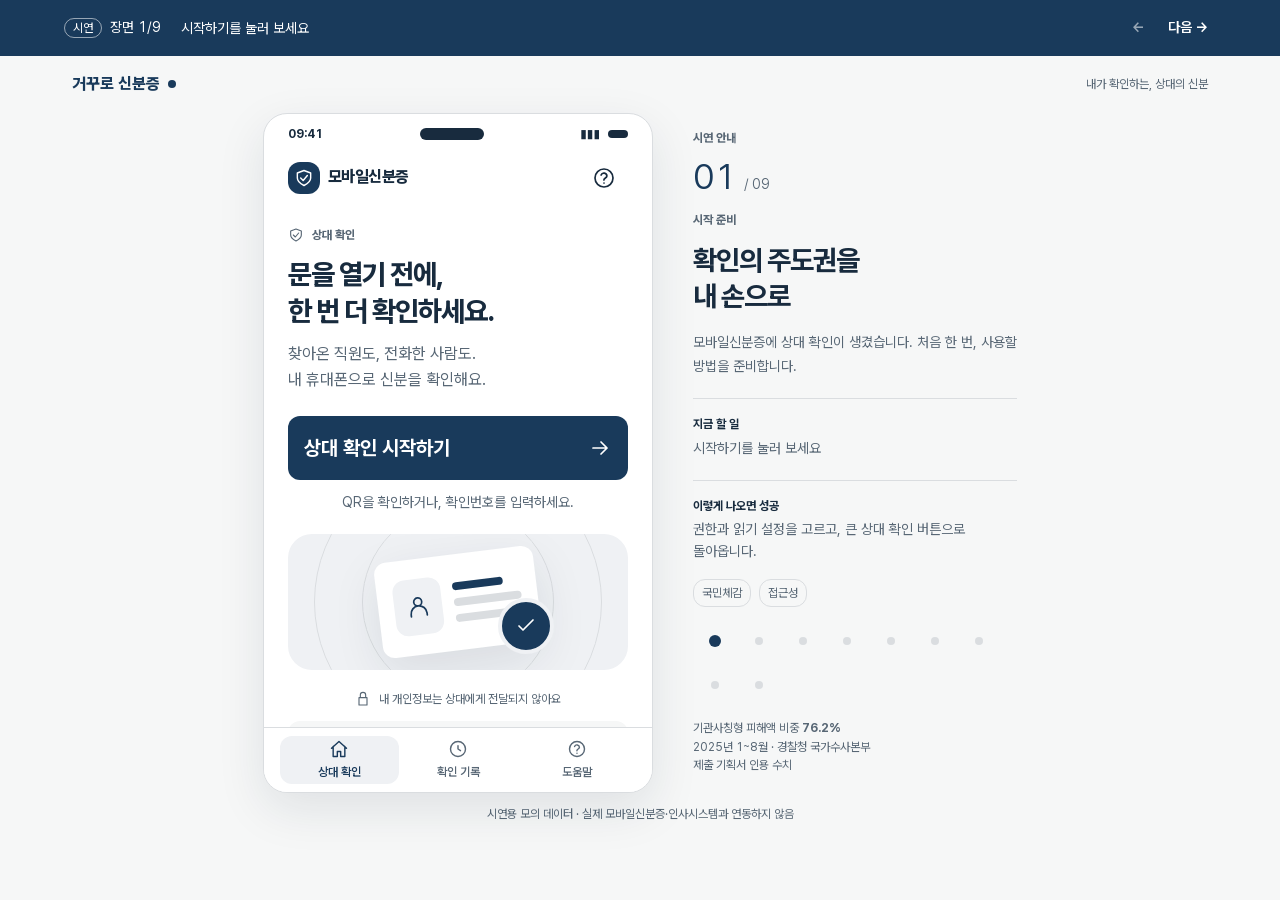
==== commit 04afba65: "feat: contestkorea-202609290006 시연 웹 갱신" ====
--- a/index.html
+++ b/index.html
@@ -4,7 +4,7 @@
   <meta charset="utf-8">
   <meta name="viewport" content="width=device-width, initial-scale=1, viewport-fit=cover">
   <meta name="theme-color" content="#193a5b">
-  <meta name="description" content="거꾸로 신분증 — 내 휴대폰에서 상대의 직무 신분을 확인하는 서비스 시연">
+  <meta name="description" content="내 휴대폰에서 만난 직원과 전화한 사람의 직무 신분을 확인합니다.">
   <title>상대 확인 · 거꾸로 신분증</title>
   <link rel="stylesheet" href="./style.css">
   <script defer src="./data.js"></script>
@@ -17,10 +17,10 @@
   <header class="demo-strip" aria-label="시연 장면 안내">
     <div class="strip-inner">
       <span class="demo-tag">시연</span><span id="scene-count">장면 1/9</span>
-      <span class="strip-task" id="scene-task">상대 확인을 시작해 보세요</span>
-      <div class="strip-controls"><button id="previous" class="strip-button" aria-label="이전 장면">←</button><button id="next" class="strip-button">다음 <span aria-hidden="true">→</span></button></div>
+      <span class="strip-task" id="scene-task">시작하기를 눌러 보세요</span>
+      <button id="guide-shortcut" class="strip-button shortcut" data-action="lock-preview" hidden>잠금까지 보기</button>
+      <div class="strip-controls"><button id="previous" class="strip-button" aria-label="이전 장면">←</button><button id="next" class="strip-button">다음 →</button></div>
     </div>
-    <div class="scene-progress"><span id="scene-progress"></span></div>
   </header>
   <div class="workspace">
     <div class="workspace-label"><span class="wordmark">거꾸로 신분증<span class="wordmark-dot"></span></span><span>내가 확인하는, 상대의 신분</span></div>
--- a/style.css
+++ b/style.css
@@ -1,29 +1,45 @@
+:root {
+  /* Seven source colors. All surface tints are derived from these tokens. */
+  --primary:#193a5b; --ink:#182b3e; --muted:#586775; --surface:#ffffff;
+  --success:#116548; --warning:#80540c; --danger:#a93036;
+  --canvas:color-mix(in srgb,var(--ink) 4%,var(--surface));
+  --line:color-mix(in srgb,var(--ink) 16%,var(--surface));
+  --primary-soft:color-mix(in srgb,var(--primary) 7%,var(--surface));
+  --success-soft:color-mix(in srgb,var(--success) 8%,var(--surface));
+  --danger-soft:color-mix(in srgb,var(--danger) 7%,var(--surface));
+  --warning-soft:color-mix(in srgb,var(--warning) 9%,var(--surface));
+  --glass:color-mix(in srgb,var(--surface) 12%,transparent);
+  --glass-line:color-mix(in srgb,var(--surface) 55%,transparent);
+  --text-12:12px; --text-14:14px; --text-16:16px; --text-20:20px; --text-28:28px; --text-36:36px;
+  --s1:4px; --s2:8px; --s3:12px; --s4:16px; --s5:20px; --s6:24px; --s8:32px; --s10:40px;
+  --s11:44px; --s12:48px; --s14:56px; --s16:64px; --s18:72px; --s20:80px; --s24:96px;
+  --radius-sm:12px; --radius-lg:24px; --round:50%;
+  --shadow-sm:0 4px 16px color-mix(in srgb,var(--ink) 4%,transparent);
+  --shadow-lg:0 16px 48px color-mix(in srgb,var(--ink) 10%,transparent);
+  --border:1px solid var(--line); --stroke:1px; --focus:3px; --motion:180ms; --tracking:-.035em; --leading:1.55;
+  --touch:48px; --phone-width:390px; --phone-height:min(680px,calc(100dvh - 160px)); --panel-width:324px; --employee-width:248px;
+  --workspace-width:1200px; --mobile-chrome:112px; --qr-size:160px; --illustration-height:136px; --modal-width:440px;
+}
 @font-face{font-family:Pretendard;src:url('./fonts/PretendardVariable.woff2') format('woff2');font-weight:100 900;font-style:normal;font-display:swap}
-:root{
-  --primary:#193a5b;--ink:#182b3e;--muted:#586775;--line:color-mix(in srgb,var(--ink) 15%,var(--surface));--surface:#fff;--canvas:color-mix(in srgb,var(--ink) 5%,var(--surface));--success:#116548;--warning:#80540c;--danger:#a93036;
-  --primary-soft:color-mix(in srgb,var(--primary) 6%,var(--surface));--success-soft:color-mix(in srgb,var(--success) 8%,var(--surface));--warning-soft:color-mix(in srgb,var(--warning) 8%,var(--surface));--danger-soft:color-mix(in srgb,var(--danger) 7%,var(--surface));
-  --text-12:12px;--text-14:14px;--text-16:16px;--text-20:20px;--text-28:28px;--text-36:36px;
-  --space-1:4px;--space-2:8px;--space-3:12px;--space-4:16px;--space-5:20px;--space-6:24px;--space-8:32px;--space-10:40px;--space-12:48px;--space-14:56px;--space-16:64px;
-  --radius-sm:12px;--radius-lg:24px;--shadow-sm:0 4px 16px #182b3e08;--shadow-lg:0 16px 48px #182b3e14;
-  --touch:48px;--phone-width:390px;--phone-height:640px;--panel-width:280px;--employee-width:260px;--motion:180ms;--border:1px solid var(--line);--leading:1.55;--tracking:-.035em;
+*{box-sizing:border-box}body{margin:0;background:var(--canvas);color:var(--ink);font:var(--text-16)/var(--leading) Pretendard,system-ui,sans-serif;font-variant-numeric:tabular-nums;-webkit-font-smoothing:antialiased}
+button,input,textarea,select{font:inherit}button,a,input,summary,select{touch-action:manipulation}button{border:0;cursor:pointer;transition:background var(--motion),transform var(--motion)}button:disabled{cursor:default;opacity:.55}button:not(:disabled):hover,a.button:hover{filter:brightness(.94)}button:not(:disabled):active{transform:translateY(var(--stroke))}button,a{-webkit-tap-highlight-color:transparent}a{color:inherit}button:focus-visible,a:focus-visible,input:focus-visible,textarea:focus-visible,select:focus-visible,summary:focus-visible{outline:var(--focus) solid var(--primary);outline-offset:var(--focus)}h1,h2,h3,p{margin:0}h1,h2,h3{letter-spacing:var(--tracking);line-height:1.3}h1{font-size:var(--text-28);font-weight:760}h2{font-size:var(--text-20);font-weight:730}h3{font-size:var(--text-16);font-weight:720}p{word-break:keep-all;overflow-wrap:anywhere}img{max-width:100%}svg{vertical-align:middle;flex-shrink:0}[hidden]{display:none!important}.icon{width:var(--s6);height:var(--s6)}.skip{position:fixed;top:calc(-1 * var(--s24));left:var(--s4);z-index:30;background:var(--surface);padding:var(--s3)}.skip:focus{top:var(--s4)}
+.demo-strip{background:var(--primary);color:var(--surface);position:sticky;top:0;z-index:15;font-size:var(--text-14)}.strip-inner{max-width:var(--workspace-width);margin:auto;display:flex;align-items:center;gap:var(--s2);min-height:var(--s14);padding:var(--s1) var(--s3)}.demo-tag{border:var(--stroke) solid var(--glass-line);border-radius:var(--radius-sm);font-size:var(--text-12);padding:0 var(--s2)}#scene-count{white-space:nowrap}.strip-task{flex:1;min-width:0;font-size:var(--text-12);line-height:1.3}.strip-controls{display:flex;flex-shrink:0}.strip-button{height:var(--touch);min-width:var(--s11);background:transparent;color:inherit;border-radius:var(--radius-sm);padding:var(--s2);white-space:nowrap;font-size:var(--text-14);font-weight:650}.strip-button:focus-visible{outline-color:var(--surface)}.shortcut{background:var(--glass);font-size:var(--text-12)}
+.workspace{margin:auto;max-width:var(--workspace-width)}.workspace-label,.scene-panel,.employee-desktop,.device-status{display:none}.stage{display:block}.phone{width:100%;height:calc(100dvh - var(--mobile-chrome));background:var(--surface);display:flex;flex-direction:column;position:relative;overflow:hidden}.appbar{display:flex;align-items:center;justify-content:space-between;gap:var(--s2);padding:var(--s2) var(--s6);min-height:var(--s16);flex-shrink:0}.app-brand{display:flex;gap:var(--s2);align-items:center;font-weight:800;font-size:var(--text-16);letter-spacing:var(--tracking)}.brand-icon{width:var(--s8);height:var(--s8);display:grid;place-items:center;border-radius:var(--radius-sm);background:var(--primary);color:var(--surface)}.brand-icon .icon{width:var(--s5);height:var(--s5)}.icon-button{min-width:var(--touch);height:var(--touch);background:transparent;color:inherit;display:inline-grid;place-items:center;border-radius:var(--radius-sm)}#app-content{flex:1;min-height:0;overflow:auto;scrollbar-width:thin;overscroll-behavior:contain}.page{padding:var(--s4) var(--s6) var(--s8);animation:enter var(--motion) ease-out}.eyebrow{font-size:var(--text-12);font-weight:750;color:var(--muted);margin-bottom:var(--s3);display:flex;align-items:center;gap:var(--s2)}.eyebrow .icon{width:var(--s4);height:var(--s4)}.subtitle{margin-top:var(--s3);font-size:var(--text-16);color:var(--muted);line-height:1.6}.muted{color:var(--muted)}.small{font-size:var(--text-14)}.micro{font-size:var(--text-12)}.mt{margin-top:var(--s6)}.mt-sm{margin-top:var(--s3)}.stack{display:grid;gap:var(--s3)}.row{display:flex;align-items:center;gap:var(--s3)}.between{justify-content:space-between}.grow{flex:1;min-width:0}
+.button{display:flex;align-items:center;justify-content:center;gap:var(--s2);width:100%;min-height:var(--s14);padding:var(--s3) var(--s4);background:var(--primary);color:var(--surface);border-radius:var(--radius-sm);font-weight:700;text-decoration:none}.button.secondary{background:var(--surface);color:var(--primary);border:var(--border)}.button.quiet{background:var(--primary-soft);color:var(--primary)}.button.danger{background:var(--danger)}.button.compact{width:auto;min-height:var(--touch);font-size:var(--text-14)}.text-button{min-height:var(--touch);padding:var(--s2);font-size:var(--text-14);background:transparent;color:var(--primary);font-weight:650;border-radius:var(--radius-sm);display:inline-flex;align-items:center;justify-content:center;gap:var(--s2)}.card{border:var(--border);border-radius:var(--radius-sm);padding:var(--s4);background:var(--surface);box-shadow:var(--shadow-sm)}.note{display:flex;align-items:flex-start;gap:var(--s2);font-size:var(--text-14);color:var(--muted);margin-top:var(--s4)}.note .icon{width:var(--s4);height:var(--s4);margin-top:var(--s1)}.safety-note{padding:var(--s3) var(--s4);background:var(--canvas);border-radius:var(--radius-sm);font-size:var(--text-14);color:var(--muted)}.safety-note strong{display:block;color:var(--ink);margin-bottom:var(--s1)}.privacy-line{display:flex;justify-content:center;align-items:center;gap:var(--s2);font-size:var(--text-12);color:var(--muted);margin-top:var(--s4)}.privacy-line .icon{width:var(--s4);height:var(--s4)}
+.home-visual{height:var(--illustration-height);background:var(--primary-soft);border-radius:var(--radius-lg);position:relative;margin:var(--s5) 0;overflow:hidden;display:grid;place-items:center}.orbit{position:absolute;width:calc(var(--s24)*2);height:calc(var(--s24)*2);border:var(--border);border-radius:var(--round)}.orbit.second{width:calc(var(--s24)*3);height:calc(var(--s24)*3)}.identity-card{position:relative;width:calc(var(--s20)*2);height:var(--s24);padding:var(--s4);border-radius:var(--radius-sm);background:var(--surface);box-shadow:var(--shadow-lg);transform:rotate(-7deg);display:flex;align-items:center;gap:var(--s3)}.identity-avatar{width:var(--s12);height:var(--s14);background:var(--primary-soft);border-radius:var(--radius-sm);display:grid;place-items:center;color:var(--primary)}.identity-lines{flex:1;display:grid;gap:var(--s2)}.identity-lines i{height:var(--s2);background:var(--line);border-radius:var(--radius-sm)}.identity-lines i:first-child{width:75%;background:var(--primary)}.check-seal{position:absolute;left:calc(50% + var(--s10));top:var(--s16);width:var(--s14);height:var(--s14);border:var(--s1) solid var(--primary-soft);border-radius:var(--round);display:grid;place-items:center;background:var(--primary);color:var(--surface)}.home-cta{justify-content:space-between;min-height:var(--s16);font-size:var(--text-20)}.home-hint{margin-top:var(--s3);font-size:var(--text-14);color:var(--muted);text-align:center}
+.tabbar{display:flex;flex-shrink:0;padding:var(--s2) var(--s4);padding-bottom:max(var(--s2),env(safe-area-inset-bottom));border-top:var(--border);background:var(--surface)}.tab{flex:1;min-height:var(--touch);display:flex;flex-direction:column;align-items:center;justify-content:center;gap:var(--s1);font-size:var(--text-12);background:transparent;color:var(--muted);border-radius:var(--radius-sm);font-weight:600}.tab.active{background:var(--primary-soft);color:var(--primary)}.tab .icon{width:var(--s5);height:var(--s5)}.disclaimer{font-size:var(--text-12);color:var(--muted);text-align:center;padding:var(--s2) var(--s4);min-height:var(--s14)}
+.scanner{position:relative;background:var(--primary-soft);border-radius:var(--radius-lg);padding:var(--s4);margin:var(--s5) 0 var(--s4);text-align:center;display:grid;place-items:center;gap:var(--s2)}.scan-frame{width:var(--qr-size);height:var(--qr-size);background:var(--surface);padding:var(--s2);border:var(--stroke) solid var(--primary);border-radius:var(--radius-sm)}.scan-frame img{width:100%;height:100%;object-fit:contain;image-rendering:pixelated}.scan-label{font-size:var(--text-12);font-weight:650;color:var(--primary)}.staff-switch{display:flex;align-items:center;justify-content:space-between;min-height:var(--touch);width:100%;padding:var(--s2) 0;background:transparent;color:var(--primary);font-size:var(--text-14);font-weight:650}.badge{display:inline-flex;padding:var(--s1) var(--s2);border-radius:var(--radius-sm);font-size:var(--text-12);font-weight:700;background:var(--primary-soft);color:var(--primary)}.badge.ok{background:var(--success-soft);color:var(--success)}.badge.bad{background:var(--danger-soft);color:var(--danger)}.offline-banner{background:var(--warning-soft);color:var(--warning);padding:var(--s3);border-radius:var(--radius-sm);font-size:var(--text-14);margin-bottom:var(--s4)}.offline-banner .row{gap:var(--s2)}.offline-banner small{display:block;margin-top:var(--s1);font-size:var(--text-12)}.exception-tabs{display:flex;padding:0 var(--s4);gap:var(--s2)}.exception-tabs button{flex:1;min-height:var(--touch);font-size:var(--text-14);border-radius:var(--radius-sm);padding:var(--s2);background:var(--canvas);color:var(--muted)}.exception-tabs [aria-selected=true]{background:var(--primary);color:var(--surface)}.permission-page{padding-top:var(--s8)}
+.employee-card{background:var(--surface);border:var(--border);border-radius:var(--radius-lg);box-shadow:var(--shadow-sm);overflow:hidden}.employee-head{padding:var(--s4);border-bottom:var(--border);color:var(--muted);font-size:var(--text-12)}.employee-body{padding:var(--s5);text-align:center}.employee-body h3{font-size:var(--text-20)}.employee-avatar{width:var(--s12);height:var(--s12);margin:0 auto var(--s3);border-radius:var(--round);background:var(--primary-soft);color:var(--primary);display:grid;place-items:center}.employee-qr{display:block;width:100%;padding:var(--s2);margin:var(--s4) 0 var(--s2);background:var(--surface);border:var(--border);border-radius:var(--radius-sm);image-rendering:pixelated}.employee-footer{font-size:var(--text-12);color:var(--muted);text-align:center;padding:var(--s3) var(--s4);border-top:var(--border)}.timer-track{height:var(--s1);background:var(--line);margin:var(--s3) 0 var(--s2);border-radius:var(--radius-sm);overflow:hidden}.timer-track i{display:block;width:100%;height:100%;background:var(--primary)}.timer-label{font-size:var(--text-12);color:var(--muted)}.call-number{font-size:var(--text-36);font-weight:750;letter-spacing:.05em;margin-top:var(--s6)}.message-photo{border-radius:var(--radius-sm);background:var(--primary-soft)}.message-photo .employee-body{margin:var(--s3);padding:var(--s4);border:var(--stroke) dashed var(--muted);background:var(--surface)}.paper-caption{padding-bottom:var(--s3);margin-bottom:var(--s4);border-bottom:var(--border);font-weight:750;font-size:var(--text-14)}.gallery-photo{background:var(--ink);color:var(--surface)}.gallery-photo .employee-head,.gallery-photo .employee-footer,.gallery-photo .photo-caption{color:var(--surface)}.gallery-photo .employee-body{background:var(--surface);color:var(--ink);margin:var(--s3);padding:var(--s4)}.photo-caption{font-size:var(--text-12);padding:var(--s3);text-align:center}.photo-caption .icon{width:var(--s4);height:var(--s4)}.incoming-call .employee-avatar{width:var(--s16);height:var(--s16)}
+.phone.result-ok{background:var(--success);color:var(--surface)}.phone.result-bad{background:var(--danger);color:var(--surface)}.result-ok .brand-icon,.result-bad .brand-icon{background:var(--glass)}.result-ok .device-island,.result-bad .device-island,.result-ok .battery,.result-bad .battery{background:var(--surface)}.result-page{text-align:center;padding-top:var(--s3);padding-bottom:var(--s12)}.result-mark{width:var(--s16);height:var(--s16);margin:0 auto var(--s4);display:grid;place-items:center;border-radius:var(--round);color:var(--success);background:var(--surface)}.result-bad .result-mark{color:var(--danger)}.result-mark .icon{width:var(--s10);height:var(--s10)}.result-sub{font-size:var(--text-16);margin-top:var(--s2)}.result-details{background:var(--surface);color:var(--ink);text-align:left;padding:var(--s4);margin:var(--s5) 0 var(--s3);border-radius:var(--radius-sm)}.result-org{font-size:var(--text-20);font-weight:750;margin-bottom:var(--s3)}.detail-row{display:flex;justify-content:space-between;gap:var(--s3);padding:var(--s1) 0;font-size:var(--text-14)}.detail-row span{color:var(--muted)}.result-page .button{background:var(--surface);color:var(--success)}.result-bad .result-page .button{color:var(--danger)}.result-page .button.outline{background:transparent;color:var(--surface);border:var(--stroke) solid var(--glass-line)}.result-page .text-button{color:var(--surface)}.result-page button:focus-visible{outline-color:var(--surface)}.result-page .safety-note,.result-page .offline-banner{background:var(--glass);color:var(--surface);text-align:left}.result-page .safety-note strong,.result-page .privacy-line{color:var(--surface)}.result-page details{font-size:var(--text-12);text-align:left;margin-top:var(--s3)}.result-page summary{display:flex;align-items:center;justify-content:space-between;min-height:var(--touch);cursor:pointer}.result-page .stack{gap:var(--s2)}
+.quote{padding:var(--s4);background:var(--primary-soft);color:var(--primary);font-size:var(--text-20);font-weight:650;border-radius:var(--radius-sm);margin:var(--s4) 0;letter-spacing:var(--tracking)}label{display:block;font-size:var(--text-14);font-weight:650;margin-bottom:var(--s2)}input,select,textarea{width:100%;max-width:100%;min-height:var(--s14);padding:var(--s3);border:var(--border);border-radius:var(--radius-sm);background:var(--surface);color:var(--ink)}input.code-input{font-size:var(--text-36);font-weight:650;text-align:center;letter-spacing:.24em;padding-left:var(--s6)}input[aria-invalid=true]{border-color:var(--danger)}.field-error{font-size:var(--text-14);color:var(--danger);margin-top:var(--s2)}.field-error:empty{display:none}.caller{padding:var(--s3) var(--s4);border:var(--border);border-radius:var(--radius-sm);margin-bottom:var(--s4)}.caller p{font-size:var(--text-12);color:var(--muted)}.caller .spoken-code{display:block;font-size:var(--text-28);letter-spacing:.08em;color:var(--primary)}.empty{text-align:center;padding:var(--s10) var(--s4);color:var(--muted)}.empty .icon{width:var(--s12);height:var(--s12);margin-bottom:var(--s4)}.empty h2{color:var(--ink);margin-bottom:var(--s2)}.record{padding:var(--s4) 0;border-bottom:var(--border);display:flex;align-items:flex-start;gap:var(--s3)}.record-icon{width:var(--s10);height:var(--s10);flex-shrink:0;border-radius:var(--round);display:grid;place-items:center;background:var(--success-soft);color:var(--success)}.record-icon.bad{background:var(--danger-soft);color:var(--danger)}.record strong{display:block;font-size:var(--text-16)}.record p{font-size:var(--text-14);color:var(--muted);margin-top:var(--s1)}.filters{display:flex;gap:var(--s2);margin-top:var(--s3)}.filter{min-height:var(--touch);padding:var(--s2) var(--s3);font-size:var(--text-14);background:var(--canvas);color:var(--muted);border-radius:var(--radius-sm)}.filter.selected{background:var(--primary);color:var(--surface)}.settings-row{display:flex;align-items:center;justify-content:space-between;gap:var(--s4);padding:var(--s4) 0;border-bottom:var(--border)}.settings-row p{font-size:var(--text-14);color:var(--muted);margin-top:var(--s1)}.switch{height:var(--touch);min-width:var(--s14);position:relative;background:transparent}.switch:before{content:'';display:block;width:var(--s12);height:var(--s6);background:var(--muted);border-radius:var(--radius-lg)}.switch:after{content:'';position:absolute;top:var(--s4);left:var(--s1);width:var(--s4);height:var(--s4);background:var(--surface);border-radius:var(--round);transition:left var(--motion)}.switch[aria-checked=true]:before{background:var(--primary)}.switch[aria-checked=true]:after{left:var(--s6)}
+.sheet{padding:0 0 env(safe-area-inset-bottom);border:0;border-radius:var(--radius-lg) var(--radius-lg) 0 0;width:100%;max-width:none;max-height:90dvh;margin:auto 0 0;background:var(--surface);color:var(--ink);box-shadow:var(--shadow-lg);overflow:auto}.sheet::backdrop{background:color-mix(in srgb,var(--ink) 45%,transparent);backdrop-filter:blur(var(--focus))}.sheet-inner{padding:var(--s6)}.sheet-handle{height:var(--s1);width:var(--s10);background:var(--line);border-radius:var(--radius-sm);margin:var(--s3) auto 0}.sheet-title-row{display:flex;align-items:center;justify-content:space-between;gap:var(--s3);margin-bottom:var(--s3)}.sheet-title-row h2{font-size:var(--text-20)}.sheet .employee-card{box-shadow:none}.sheet .employee-qr{max-width:calc(var(--s16)*4);margin-inline:auto}.permission-icon{width:var(--s16);height:var(--s16);border-radius:var(--radius-lg);background:var(--primary-soft);color:var(--primary);display:grid;place-items:center;margin-bottom:var(--s5)}.consent{display:flex;align-items:center;gap:var(--s3);min-height:var(--touch);margin:var(--s5) 0;font-size:var(--text-14)}.consent input{width:var(--s6);min-height:var(--s6);flex-shrink:0;accent-color:var(--primary)}.toast{position:fixed;bottom:var(--s16);left:50%;transform:translateX(-50%);z-index:50;width:max-content;max-width:calc(100% - var(--s8));padding:var(--s3) var(--s5);font-size:var(--text-14);border-radius:var(--radius-sm);background:var(--ink);color:var(--surface);box-shadow:var(--shadow-lg);pointer-events:none}.toast button{pointer-events:auto;min-height:var(--touch);background:transparent;color:var(--surface);font-weight:750;text-decoration:underline}.loading-view{padding:var(--s6);display:grid;gap:var(--s5);color:var(--muted)}.skeleton{height:var(--s16);border-radius:var(--radius-sm);background:linear-gradient(90deg,var(--canvas),var(--line),var(--canvas));background-size:200% 100%;animation:shimmer 1.2s infinite}
+.admin-phone .appbar{border-bottom:var(--border)}.admin-phone .app-brand{font-size:var(--text-14)}.admin-page{padding:var(--s5)}.admin-heading{display:flex;flex-wrap:wrap;gap:var(--s4);align-items:center;justify-content:space-between}.admin-heading h1{font-size:var(--text-20)}.stats{display:grid;grid-template-columns:repeat(3,minmax(0,1fr));gap:var(--s2);margin:var(--s5) 0 var(--s3)}.stat{padding:var(--s3);background:var(--primary-soft);border-radius:var(--radius-sm)}.stat strong{display:block;font-size:var(--text-28);color:var(--primary);line-height:1.2;margin-top:var(--s2)}.stat span{font-size:var(--text-12);color:var(--muted)}.admin-count-note{margin-bottom:var(--s5)}.admin-tabs{display:flex;gap:var(--s4);border-bottom:var(--border);margin:var(--s4) 0}.admin-tab{min-height:var(--touch);border-bottom:var(--focus) solid transparent;background:transparent;color:var(--muted);padding:var(--s2) 0;font-size:var(--text-14);font-weight:650}.admin-tab.active{color:var(--primary);border-bottom-color:var(--primary)}.staff-row{display:grid;grid-template-columns:minmax(0,1fr) auto;gap:var(--s2);align-items:center;padding:var(--s4) 0;border-bottom:var(--border)}.staff-row strong{font-size:var(--text-16)}.staff-row p{font-size:var(--text-12);color:var(--muted)}.staff-row>div:last-child{display:flex;flex-direction:column}.staff-meta{display:flex;flex-wrap:wrap;align-items:center;gap:var(--s2);margin-top:var(--s1)}.admin-help{font-size:var(--text-12);color:var(--muted);margin-top:var(--s4)}.large-text .page,.large-text .subtitle,.large-text .safety-note,.large-text .result-sub,.large-text .record p,.large-text .button{font-size:var(--text-20)}.large-text h1{font-size:var(--text-36)}
+@keyframes enter{from{opacity:0;transform:translateY(var(--s1))}to{opacity:1;transform:translateY(0)}}@keyframes shimmer{to{background-position:-200% 0}}
+@media(min-width:761px){
+ .strip-inner{padding-inline:var(--s6)}.strip-task{font-size:var(--text-14);margin-left:var(--s3)}.strip-controls{margin-left:auto}.workspace{padding:var(--s4) var(--s8) var(--s2)}.workspace-label{display:flex;justify-content:space-between;align-items:center;min-height:var(--s6);margin-bottom:var(--s4);font-size:var(--text-12);color:var(--muted)}.wordmark{display:flex;align-items:center;gap:var(--s2);font-size:var(--text-16);font-weight:800;color:var(--primary)}.wordmark-dot{width:var(--s2);height:var(--s2);background:var(--primary);border-radius:var(--round)}.stage{display:grid;grid-template-columns:var(--phone-width) minmax(0,var(--panel-width));justify-content:center;gap:var(--s10);align-items:start}.phone{width:var(--phone-width);height:var(--phone-height);border:var(--border);border-radius:var(--radius-lg);box-shadow:var(--shadow-lg)}.device-status{display:flex;flex-shrink:0;height:var(--s8);align-items:center;justify-content:space-between;padding:var(--s2) var(--s6) 0;font-size:var(--text-12);font-weight:700}.device-island{width:var(--s16);height:var(--s3);border-radius:var(--radius-sm);background:var(--ink)}.signal{display:flex;align-items:center;gap:var(--s2)}.battery{width:var(--s5);height:var(--s2);background:var(--ink);border-radius:var(--radius-sm)}.disclaimer{min-height:0;padding:var(--s3) 0 0}.scene-panel{display:block;max-height:var(--phone-height);overflow:auto;padding:var(--s4) 0;scrollbar-width:thin}.panel-kicker{font-size:var(--text-12);font-weight:750;color:var(--muted)}.panel-number{font-size:var(--text-36);font-weight:350;line-height:1;color:var(--primary);margin:var(--s3) 0 var(--s4)}.panel-number span{font-size:var(--text-14);color:var(--muted);margin-left:var(--s2)}.scene-panel h2{font-size:var(--text-28);margin-bottom:var(--s4);word-break:keep-all}.panel-story{font-size:var(--text-14);line-height:1.7;color:var(--muted)}.panel-step{margin-top:var(--s5);padding-top:var(--s4);border-top:var(--border)}.panel-step b{display:block;font-size:var(--text-12);margin-bottom:var(--s1)}.panel-step p{font-size:var(--text-14);color:var(--muted)}.criterion{display:flex;flex-wrap:wrap;gap:var(--s2);margin-top:var(--s4)}.criterion span{padding:var(--s1) var(--s2);font-size:var(--text-12);border:var(--border);border-radius:var(--radius-sm);color:var(--muted)}.scene-dots{display:flex;flex-wrap:wrap;margin-top:var(--s3);max-width:calc(var(--s11)*9)}.scene-dot{position:relative;min-height:var(--s11);width:var(--s11);flex-shrink:0;background:transparent}.scene-dot:after{content:'';position:absolute;width:var(--s2);height:var(--s2);top:50%;left:50%;transform:translate(-50%,-50%);border-radius:var(--round);background:var(--line)}.scene-dot.current:after{background:var(--primary);width:var(--s3);height:var(--s3)}.panel-source{font-size:var(--text-12);color:var(--muted);margin-top:var(--s3)}.sheet{width:min(var(--modal-width),calc(100% - var(--s8)));border-radius:var(--radius-lg);margin:auto}.toast{bottom:var(--s6)}.admin-stage{grid-template-columns:minmax(0,760px) minmax(0,var(--panel-width));gap:var(--s8)}.admin-phone{width:100%}.admin-phone .device-status{display:none}.admin-heading h1{font-size:var(--text-28)}.admin-page{padding:var(--s6)}.staff-row>div:last-child{flex-direction:row}
 }
-*{box-sizing:border-box}html{scroll-behavior:smooth}body{margin:0;background:var(--canvas);color:var(--ink);font-family:Pretendard,system-ui,sans-serif;font-size:var(--text-16);line-height:var(--leading);font-variant-numeric:tabular-nums;-webkit-font-smoothing:antialiased}button,input,select,textarea{font:inherit}button,a,input,select,summary{touch-action:manipulation}button,a{ -webkit-tap-highlight-color:transparent}button{cursor:pointer}button{border:0}button:disabled{cursor:default;opacity:.5}button:not(:disabled):hover,a.button:hover{filter:brightness(.94)}button:not(:disabled):active{transform:translateY(1px)}button:focus-visible,a:focus-visible,input:focus-visible,select:focus-visible,textarea:focus-visible,summary:focus-visible{outline:3px solid var(--primary);outline-offset:3px}a{color:inherit}button{transition:background var(--motion),transform var(--motion)}h1,h2,h3,p{margin:0}h1,h2,h3{line-height:1.3;letter-spacing:var(--tracking)}h1{font-size:var(--text-28);font-weight:760}h2{font-size:var(--text-20);font-weight:730}h3{font-size:var(--text-16);font-weight:720}p{word-break:keep-all;overflow-wrap:anywhere}svg{flex-shrink:0;vertical-align:middle}img{max-width:100%}[hidden]{display:none!important}.icon{width:var(--space-6);height:var(--space-6)}.skip{position:fixed;top:-100px;left:var(--space-4);z-index:30;background:var(--surface);padding:var(--space-3)}.skip:focus{top:var(--space-4)}
-.demo-strip{background:var(--primary);color:var(--surface);position:sticky;top:0;z-index:15;font-size:var(--text-14)}.strip-inner{max-width:1160px;min-height:var(--space-14);margin:auto;display:flex;gap:var(--space-3);align-items:center;padding:var(--space-1) var(--space-6)}.demo-tag{border:1px solid #ffffff60;border-radius:var(--space-1);padding:0 var(--space-2);font-size:var(--text-12);font-weight:700}.strip-task{margin-left:var(--space-4);opacity:.9}.strip-controls{margin-left:auto;display:flex;gap:var(--space-1)}.strip-button{height:var(--touch);min-width:var(--touch);background:transparent;color:inherit;font-weight:650;padding:var(--space-2) var(--space-3);border-radius:var(--radius-sm)}.strip-button:focus-visible{outline-color:var(--surface)}.scene-progress{height:var(--space-1);background:#ffffff15}.scene-progress span{display:block;height:100%;background:#ffffffb0;transition:width var(--motion)}
-.workspace{max-width:1200px;padding:var(--space-5) var(--space-8) var(--space-3);margin:auto}.workspace-label{display:flex;justify-content:space-between;align-items:center;font-size:var(--text-12);color:var(--muted);margin-bottom:var(--space-5)}.wordmark{display:flex;align-items:center;gap:var(--space-2);font-size:var(--text-16);font-weight:800;letter-spacing:var(--tracking);color:var(--primary)}.wordmark-dot{width:var(--space-2);height:var(--space-2);background:var(--primary);border-radius:50%}.stage{display:grid;grid-template-columns:var(--phone-width) var(--panel-width);gap:var(--space-16);justify-content:center;align-items:start}.stage.with-employee{grid-template-columns:var(--employee-width) var(--phone-width) var(--panel-width);gap:var(--space-8)}.phone{width:var(--phone-width);height:var(--phone-height);border-radius:var(--radius-lg);background:var(--surface);border:var(--border);box-shadow:var(--shadow-lg);display:flex;flex-direction:column;overflow:hidden;position:relative}.device-status{height:var(--space-8);display:flex;align-items:center;justify-content:space-between;padding:var(--space-2) var(--space-6) 0;font-size:var(--text-12);font-weight:700;flex-shrink:0}.device-island{width:var(--space-16);height:var(--space-3);background:var(--ink);border-radius:var(--radius-sm)}.signal{display:flex;gap:var(--space-2);align-items:center;font-size:var(--text-12)}.battery{width:var(--space-5);height:var(--space-2);background:var(--ink);border-radius:var(--space-1)}.appbar{min-height:var(--space-16);display:flex;align-items:center;justify-content:space-between;padding:var(--space-3) var(--space-6);gap:var(--space-2);flex-shrink:0}.app-brand{font-size:var(--text-16);font-weight:800;display:flex;align-items:center;gap:var(--space-2);letter-spacing:var(--tracking)}.brand-icon{width:var(--space-8);height:var(--space-8);border-radius:var(--radius-sm);background:var(--primary);color:var(--surface);display:grid;place-items:center}.brand-icon .icon{width:var(--space-5);height:var(--space-5)}.icon-button{height:var(--touch);min-width:var(--touch);border-radius:var(--radius-sm);background:transparent;color:inherit;display:inline-grid;place-items:center}.app-content,#app-content{flex:1;overflow-y:auto;scrollbar-width:thin;min-height:0;position:relative}.page{padding:var(--space-4) var(--space-6) var(--space-6);animation:enter var(--motion) ease-out}.eyebrow{font-size:var(--text-12);font-weight:750;color:var(--muted);margin-bottom:var(--space-3);display:flex;align-items:center;gap:var(--space-2)}.eyebrow .icon{width:var(--space-4);height:var(--space-4)}.subtitle{color:var(--muted);font-size:var(--text-16);margin-top:var(--space-3);line-height:1.6}.muted{color:var(--muted)}.small{font-size:var(--text-14)}.micro{font-size:var(--text-12)}.stack{display:grid;gap:var(--space-3)}.mt{margin-top:var(--space-6)}.mt-sm{margin-top:var(--space-3)}.row{display:flex;align-items:center;gap:var(--space-3)}.between{justify-content:space-between}.grow{flex:1;min-width:0}.button{min-height:var(--space-14);width:100%;display:flex;justify-content:center;align-items:center;gap:var(--space-2);border-radius:var(--radius-sm);padding:var(--space-3) var(--space-4);font-weight:700;background:var(--primary);color:var(--surface);text-decoration:none}.button.secondary{background:var(--surface);color:var(--primary);border:var(--border)}.button.quiet{background:var(--primary-soft);color:var(--primary)}.button.danger{background:var(--danger);color:var(--surface)}.button.compact{width:auto;min-height:var(--touch);font-size:var(--text-14)}.text-button{min-height:var(--touch);background:transparent;color:var(--primary);font-size:var(--text-14);font-weight:650;padding:var(--space-2);border-radius:var(--radius-sm)}.card{border:var(--border);border-radius:var(--radius-sm);padding:var(--space-4);background:var(--surface);box-shadow:var(--shadow-sm)}.note{display:flex;align-items:flex-start;gap:var(--space-2);color:var(--muted);font-size:var(--text-14);margin-top:var(--space-4)}.note .icon{width:var(--space-4);height:var(--space-4);margin-top:var(--space-1)}.safety-note{padding:var(--space-3) var(--space-4);background:var(--canvas);border-radius:var(--radius-sm);font-size:var(--text-14);color:var(--muted)}.safety-note strong{display:block;color:var(--ink);margin-bottom:var(--space-1)}
-.home-visual{height:152px;background:var(--primary-soft);border-radius:var(--radius-lg);position:relative;margin:var(--space-6) 0;overflow:hidden;display:flex;align-items:center;justify-content:center}.orbit{position:absolute;width:216px;height:216px;border:1px solid var(--line);border-radius:50%}.orbit.second{width:288px;height:288px}.identity-card{position:relative;width:176px;height:104px;padding:var(--space-4);border-radius:var(--radius-sm);background:var(--surface);box-shadow:var(--shadow-lg);transform:rotate(-7deg);display:flex;align-items:center;gap:var(--space-3)}.identity-avatar{width:var(--space-12);height:var(--space-14);background:var(--primary-soft);border-radius:var(--radius-sm);display:grid;place-items:center;color:var(--primary)}.identity-lines{flex:1;display:grid;gap:var(--space-2)}.identity-lines i{height:var(--space-2);background:var(--line);border-radius:var(--space-1)}.identity-lines i:first-child{width:75%;background:var(--primary)}.check-seal{position:absolute;left:calc(50% + 40px);top:72px;width:var(--space-14);height:var(--space-14);border:4px solid var(--primary-soft);border-radius:50%;display:grid;place-items:center;background:var(--primary);color:var(--surface)}.home-cta{justify-content:space-between;min-height:var(--space-16);font-size:var(--text-20)}.home-hint{margin-top:var(--space-3);font-size:var(--text-14);color:var(--muted);text-align:center}.privacy-line{display:flex;gap:var(--space-2);justify-content:center;align-items:center;font-size:var(--text-12);margin-top:var(--space-5);color:var(--muted)}.privacy-line .icon{width:var(--space-4);height:var(--space-4)}
-.tabbar{display:flex;border-top:var(--border);padding:var(--space-2) var(--space-4);background:var(--surface);flex-shrink:0}.tab{display:flex;flex:1;min-height:var(--touch);flex-direction:column;align-items:center;justify-content:center;gap:var(--space-1);background:transparent;color:var(--muted);font-size:var(--text-12);font-weight:600;border-radius:var(--radius-sm)}.tab.active{color:var(--primary);background:var(--primary-soft)}.tab .icon{width:var(--space-5);height:var(--space-5)}
-.scene-panel{padding-top:var(--space-6)}.panel-kicker{font-size:var(--text-12);letter-spacing:.12em;color:var(--muted);font-weight:700}.panel-number{font-size:var(--text-36);font-weight:350;color:var(--primary);line-height:1;margin:var(--space-4) 0 var(--space-5)}.panel-number span{font-size:var(--text-14);color:var(--muted);margin-left:var(--space-2)}.scene-panel h2{font-size:var(--text-28);margin-bottom:var(--space-4);word-break:keep-all}.panel-story{font-size:var(--text-16);color:var(--muted);line-height:1.75}.panel-step{margin-top:var(--space-6);padding-top:var(--space-5);border-top:var(--border)}.panel-step b{font-size:var(--text-12);display:block;margin-bottom:var(--space-2)}.panel-step p{font-size:var(--text-14);color:var(--muted)}.criterion{display:flex;gap:var(--space-2);margin-top:var(--space-5)}.criterion span{font-size:var(--text-12);padding:var(--space-1) var(--space-2);border:var(--border);border-radius:var(--space-1);color:var(--muted)}.scene-dots{display:grid;grid-template-columns:repeat(5,var(--touch));gap:var(--space-1);margin-top:var(--space-6)}.scene-dot{min-height:var(--touch);width:var(--touch);background:transparent;position:relative;padding:0}.scene-dot:after{content:'';position:absolute;inset:var(--space-5) 0;background:var(--line);border-radius:var(--space-1)}.scene-dot.current:after{background:var(--primary)}.panel-source{font-size:var(--text-12);color:var(--muted);margin-top:var(--space-5);border-top:var(--border);padding-top:var(--space-4)}.disclaimer{font-size:var(--text-12);text-align:center;color:var(--muted);margin-top:var(--space-4)}
-.scanner{position:relative;min-height:200px;background:var(--primary-soft);border-radius:var(--radius-lg);margin:var(--space-5) 0 var(--space-4);padding:var(--space-5);text-align:center;display:grid;place-items:center;gap:var(--space-2)}.scan-frame{width:148px;height:148px;padding:var(--space-3);border:2px solid var(--primary);border-radius:var(--radius-sm);background:var(--surface);position:relative}.scan-frame img{width:100%;height:100%;object-fit:contain;image-rendering:pixelated}.scan-frame:after{content:'';position:absolute;inset:50% var(--space-2) auto;height:2px;background:var(--primary);opacity:.35}.scan-label{font-size:var(--text-12);font-weight:650;color:var(--primary)}.badge{display:inline-flex;align-items:center;gap:var(--space-1);padding:var(--space-1) var(--space-2);border-radius:var(--space-1);font-size:var(--text-12);font-weight:700;color:var(--primary);background:var(--primary-soft)}.badge.ok{color:var(--success);background:var(--success-soft)}.badge.bad{color:var(--danger);background:var(--danger-soft)}.offline-banner{padding:var(--space-3);border-radius:var(--radius-sm);background:var(--warning-soft);color:var(--warning);font-size:var(--text-14);margin-bottom:var(--space-4)}.offline-banner .row{gap:var(--space-2)}.offline-banner small{display:block;font-size:var(--text-12);margin-top:var(--space-1)}
-.employee-desktop:empty{display:none}.employee-desktop{align-self:center}.employee-card{background:var(--surface);border:var(--border);border-radius:var(--radius-lg);box-shadow:var(--shadow-sm);overflow:hidden}.employee-head{padding:var(--space-4);font-size:var(--text-12);color:var(--muted);border-bottom:var(--border)}.employee-body{padding:var(--space-5);text-align:center}.employee-avatar{margin:0 auto var(--space-3);width:var(--space-12);height:var(--space-12);display:grid;place-items:center;border-radius:50%;background:var(--primary-soft);color:var(--primary)}.employee-body h3{font-size:var(--text-20)}.employee-qr{width:100%;padding:var(--space-3);background:var(--surface);margin:var(--space-4) 0 var(--space-2);border:var(--border);border-radius:var(--radius-sm);image-rendering:pixelated;display:block}.timer-track{height:var(--space-1);background:var(--line);border-radius:var(--space-1);margin:var(--space-3) 0 var(--space-2);overflow:hidden}.timer-track i{display:block;height:100%;background:var(--primary);width:100%}.timer-label{font-size:var(--text-12);color:var(--muted)}.employee-footer{border-top:var(--border);padding:var(--space-3) var(--space-4);font-size:var(--text-12);color:var(--muted);text-align:center}.staff-switch{display:flex;justify-content:space-between;align-items:center;width:100%;min-height:var(--touch);background:transparent;color:var(--primary);font-size:var(--text-14);font-weight:650;padding:var(--space-2) 0}.call-number{font-size:var(--text-36);font-weight:750;letter-spacing:.12em;margin-top:var(--space-6)}
-.phone.result-ok{background:var(--success);color:var(--surface)}.phone.result-bad{background:var(--danger);color:var(--surface)}.phone.result-ok .appbar,.phone.result-bad .appbar{color:var(--surface)}.phone.result-ok .brand-icon,.phone.result-bad .brand-icon{background:#ffffff20}.phone.result-ok .device-island,.phone.result-bad .device-island,.phone.result-ok .battery,.phone.result-bad .battery{background:var(--surface)}.result-page{text-align:center;padding-top:var(--space-3)}.result-mark{width:var(--space-16);height:var(--space-16);border-radius:50%;background:var(--surface);color:var(--success);display:grid;place-items:center;margin:0 auto var(--space-4)}.result-bad .result-mark{color:var(--danger)}.result-mark .icon{width:var(--space-10);height:var(--space-10);stroke-width:2.5}.result-page h1{font-size:var(--text-28);line-height:1.35}.result-sub{font-size:var(--text-16);margin-top:var(--space-2);color:var(--surface)}.result-details{margin:var(--space-5) 0 var(--space-3);padding:var(--space-4);border-radius:var(--radius-sm);background:var(--surface);color:var(--ink);text-align:left}.result-org{font-size:var(--text-20);font-weight:750;margin-bottom:var(--space-3)}.detail-row{display:flex;justify-content:space-between;gap:var(--space-3);padding:var(--space-1) 0;font-size:var(--text-14)}.detail-row span{color:var(--muted)}.result-page .button{background:var(--surface);color:var(--success)}.result-bad .result-page .button{color:var(--danger)}.result-page .button.outline{background:transparent;color:var(--surface);border:1px solid #ffffff80}.result-page button:focus-visible{outline-color:var(--surface)}.result-page .text-button{color:var(--surface)}.result-page .safety-note{background:#ffffff12;color:var(--surface);text-align:left}.result-page .safety-note strong{color:var(--surface)}.result-page details{font-size:var(--text-12);text-align:left;margin-top:var(--space-3)}.result-page summary{min-height:var(--touch);cursor:pointer;display:flex;align-items:center;justify-content:space-between}.result-page .offline-banner{color:var(--surface);background:#ffffff18;text-align:left}.result-page .privacy-line{color:var(--surface)}.result-page .detail-row span{color:var(--muted)}.result-page .text-button{margin-top:var(--space-1)}
-.phone-intro{width:var(--space-14);height:var(--space-14);border-radius:var(--radius-sm);background:var(--primary-soft);color:var(--primary);display:grid;place-items:center;margin-bottom:var(--space-5)}.quote{padding:var(--space-4);background:var(--primary-soft);border-radius:var(--radius-sm);margin:var(--space-5) 0;font-size:var(--text-20);font-weight:650;color:var(--primary);letter-spacing:var(--tracking)}label{display:block;font-size:var(--text-14);font-weight:650;margin-bottom:var(--space-2)}input,select,textarea{max-width:100%;width:100%;border:var(--border);border-radius:var(--radius-sm);min-height:var(--space-14);padding:var(--space-3);background:var(--surface);color:var(--ink)}input.code-input{text-align:center;font-size:var(--text-36);font-weight:650;letter-spacing:.24em;padding-left:var(--space-6)}input[aria-invalid=true]{border-color:var(--danger)}.field-error{font-size:var(--text-14);color:var(--danger);margin-top:var(--space-2)}.caller{padding:var(--space-3) var(--space-4);border:var(--border);border-radius:var(--radius-sm);margin-bottom:var(--space-5)}.caller strong{font-size:var(--text-14)}.caller p{font-size:var(--text-12);color:var(--muted)}.empty{text-align:center;padding:var(--space-10) var(--space-4);color:var(--muted)}.empty .icon{width:var(--space-12);height:var(--space-12);margin-bottom:var(--space-4)}.empty h2{color:var(--ink);margin-bottom:var(--space-2)}.record{padding:var(--space-4) 0;border-bottom:var(--border);display:flex;align-items:flex-start;gap:var(--space-3)}.record-icon{border-radius:50%;width:var(--space-10);height:var(--space-10);display:grid;place-items:center;flex-shrink:0;background:var(--success-soft);color:var(--success)}.record-icon.bad{color:var(--danger);background:var(--danger-soft)}.record strong{display:block;font-size:var(--text-16)}.record p{font-size:var(--text-14);color:var(--muted);margin-top:var(--space-1)}.filters{display:flex;gap:var(--space-2);margin-top:var(--space-3)}.filter{padding:var(--space-2) var(--space-3);min-height:var(--touch);font-size:var(--text-14);background:var(--canvas);color:var(--muted);border-radius:var(--radius-sm)}.filter.selected{background:var(--primary);color:var(--surface)}.settings-row{display:flex;align-items:center;justify-content:space-between;gap:var(--space-4);padding:var(--space-4) 0;border-bottom:var(--border)}.settings-row p{color:var(--muted);font-size:var(--text-14);margin-top:var(--space-1)}.switch{height:var(--touch);min-width:var(--space-14);background:transparent;position:relative}.switch:before{content:'';display:block;width:var(--space-12);height:var(--space-6);background:var(--muted);border-radius:var(--radius-lg)}.switch:after{content:'';position:absolute;top:var(--space-4);left:var(--space-1);width:var(--space-4);height:var(--space-4);background:var(--surface);border-radius:50%;transition:left var(--motion)}.switch[aria-checked=true]:before{background:var(--primary)}.switch[aria-checked=true]:after{left:var(--space-6)}
-.sheet{padding:0;border:0;border-radius:var(--radius-lg);width:min(440px,calc(100% - 32px));max-height:90dvh;color:var(--ink);background:var(--surface);box-shadow:var(--shadow-lg);overflow:auto}.sheet::backdrop{background:#182b3e70;backdrop-filter:blur(3px)}.sheet-inner{padding:var(--space-6)}.sheet-handle{width:var(--space-10);height:var(--space-1);border-radius:var(--space-1);margin:var(--space-3) auto 0;background:var(--line)}.sheet-title-row{display:flex;align-items:center;justify-content:space-between;gap:var(--space-3);margin-bottom:var(--space-3)}.sheet-title-row h2{font-size:var(--text-20)}.sheet .employee-card{box-shadow:none}.sheet .employee-qr{max-width:256px;margin-inline:auto}.permission-icon{width:var(--space-16);height:var(--space-16);background:var(--primary-soft);display:grid;place-items:center;border-radius:var(--radius-lg);margin-bottom:var(--space-5);color:var(--primary)}.consent{display:flex;gap:var(--space-3);align-items:flex-start;margin:var(--space-5) 0;font-size:var(--text-14)}.consent input{width:var(--space-6);min-height:var(--space-6);flex-shrink:0;accent-color:var(--primary)}.toast{position:fixed;bottom:var(--space-6);left:50%;transform:translateX(-50%);z-index:50;width:max-content;max-width:calc(100% - 32px);background:var(--ink);color:var(--surface);padding:var(--space-3) var(--space-5);border-radius:var(--radius-sm);box-shadow:var(--shadow-lg);font-size:var(--text-14)}.toast button{color:var(--surface);background:transparent;min-height:var(--touch);margin-left:var(--space-3);font-weight:750;text-decoration:underline}.loading-view{padding:var(--space-6);display:grid;gap:var(--space-5);color:var(--muted)}.skeleton{height:var(--space-16);border-radius:var(--radius-sm);background:linear-gradient(90deg,var(--canvas),var(--line),var(--canvas));background-size:200% 100%;animation:shimmer 1.2s infinite}.loading-view .skeleton:first-child{height:180px}
-.stage.admin-stage{grid-template-columns:minmax(0,760px) var(--panel-width);gap:var(--space-10)}.phone.admin-phone{width:100%;height:var(--phone-height)}.admin-phone .device-status,.admin-phone .tabbar{display:none}.admin-phone .appbar{border-bottom:var(--border)}.admin-page{padding:var(--space-6)}.admin-heading{display:flex;gap:var(--space-4);justify-content:space-between;align-items:center}.admin-heading h1{font-size:var(--text-28)}.stats{display:grid;grid-template-columns:repeat(3,1fr);gap:var(--space-3);margin:var(--space-6) 0}.stat{padding:var(--space-4);background:var(--primary-soft);border-radius:var(--radius-sm)}.stat strong{display:block;font-size:var(--text-28);color:var(--primary);line-height:1.2;margin-top:var(--space-2)}.stat span{font-size:var(--text-12);color:var(--muted)}.admin-tabs{display:flex;gap:var(--space-5);border-bottom:var(--border);margin:var(--space-5) 0}.admin-tab{min-height:var(--touch);background:transparent;color:var(--muted);border-bottom:3px solid transparent;padding:var(--space-2) 0;font-weight:650;font-size:var(--text-14)}.admin-tab.active{color:var(--primary);border-bottom-color:var(--primary)}.staff-row{display:grid;grid-template-columns:1fr auto;gap:var(--space-4);align-items:center;border-bottom:var(--border);padding:var(--space-4) 0}.staff-row strong{font-size:var(--text-16)}.staff-row p{font-size:var(--text-12);color:var(--muted)}.staff-meta{display:flex;align-items:center;gap:var(--space-2);margin-top:var(--space-1)}.admin-help{font-size:var(--text-12);color:var(--muted);margin-top:var(--space-4)}.large-text .page{font-size:var(--text-20)}.large-text .subtitle,.large-text .safety-note,.large-text .result-sub,.large-text .record p{font-size:var(--text-20)}.large-text h1{font-size:var(--text-36)}.large-text .button{font-size:var(--text-20)}
-@keyframes enter{from{opacity:0;transform:translateY(4px)}to{opacity:1;transform:translateY(0)}}@keyframes shimmer{to{background-position:-200% 0}}
-@media(min-width:1440px){:root{--phone-height:720px}.workspace{padding-top:var(--space-8)}.workspace-label{margin-bottom:var(--space-8)}}
-@media(max-width:1100px){.stage.with-employee{grid-template-columns:var(--phone-width) var(--panel-width);gap:var(--space-10)}.employee-desktop{display:none}.stage.admin-stage{grid-template-columns:minmax(0,680px)}.admin-stage .scene-panel{display:none}}
-@media(max-width:760px){.workspace{padding:0;max-width:none}.workspace-label,.scene-panel,.device-status{display:none}.stage,.stage.with-employee,.stage.admin-stage{display:block}.phone,.phone.admin-phone{width:100%;height:calc(100dvh - 112px);min-height:560px;border:0;border-radius:0;box-shadow:none}.strip-inner{padding:var(--space-1) var(--space-3);gap:var(--space-2);min-height:var(--space-14)}.strip-task{margin:0;font-size:var(--text-12);line-height:1.3;max-width:116px}.strip-controls{gap:0}.strip-button{padding:var(--space-2);font-size:var(--text-14)}#scene-count{font-size:var(--text-12);white-space:nowrap}.disclaimer{margin:0;padding:var(--space-2);font-size:var(--text-12);min-height:var(--space-8);background:var(--canvas)}.appbar{padding-inline:var(--space-5)}.page{padding-inline:var(--space-6)}.tabbar{padding-bottom:max(var(--space-2),env(safe-area-inset-bottom))}.sheet{margin:auto 0 0;width:100%;max-width:none;border-bottom-left-radius:0;border-bottom-right-radius:0;padding-bottom:env(safe-area-inset-bottom)}.scene-dot{width:var(--touch)}.admin-page{padding:var(--space-5)}.admin-heading{align-items:flex-start;flex-wrap:wrap}.admin-heading h1{font-size:var(--text-20)}.stats{gap:var(--space-2)}.stat{padding:var(--space-3)}.admin-tabs{gap:var(--space-4)}.phone.admin-phone .app-brand{font-size:var(--text-14)}.toast{bottom:var(--space-12)}}
+@media(min-width:1120px){.stage.with-employee{grid-template-columns:var(--employee-width) var(--phone-width) minmax(0,var(--panel-width));gap:var(--s8)}.employee-desktop{display:block;align-self:center}.employee-desktop:empty{display:none}}
+@media(max-width:760px){#scene-count{font-size:var(--text-12)}.strip-inner:has(.shortcut:not([hidden])){flex-wrap:wrap;gap:0 var(--s2)}.strip-inner:has(.shortcut:not([hidden])) .strip-task{flex-basis:48%}.strip-inner:has(.shortcut:not([hidden])) .shortcut{height:var(--s11);min-height:var(--s11)}body:has(.shortcut:not([hidden])) .phone{height:calc(100dvh - var(--mobile-chrome) - var(--s11))}}
 @media(prefers-reduced-motion:reduce){*,*:before,*:after{animation:none!important;transition:none!important;scroll-behavior:auto!important}}
-@media print{.demo-strip,.workspace-label,.scene-panel,.employee-desktop,.tabbar,.appbar,.device-status,.disclaimer,.toast,button,.filters,input{display:none!important}.workspace,.stage,.phone,.phone.admin-phone,#app-content{display:block;width:100%;height:auto;overflow:visible;border:0;box-shadow:none;background:white;color:black}.page{padding:0}.record{break-inside:avoid}.record strong,.record p{color:black}.phone.result-ok,.phone.result-bad{background:white;color:black}}
-
-.external-mode .scene-panel,.external-mode .strip-controls,.external-mode .employee-desktop{display:none}.external-mode .stage{grid-template-columns:var(--phone-width)}
+.external-mode .scene-panel,.external-mode .employee-desktop,.external-mode .strip-controls,.external-mode #scene-count{display:none}.external-mode .stage{grid-template-columns:var(--phone-width)}
+@media print{.demo-strip,.workspace-label,.scene-panel,.employee-desktop,.tabbar,.appbar,.device-status,.disclaimer,.toast,button,.filters,input{display:none!important}.workspace,.stage,.phone,.phone.admin-phone,#app-content{display:block;width:100%;height:auto;overflow:visible;border:0;box-shadow:none;background:var(--surface);color:var(--ink)}.page{padding:0}.record{break-inside:avoid}.record strong,.record p{color:var(--ink)}}
